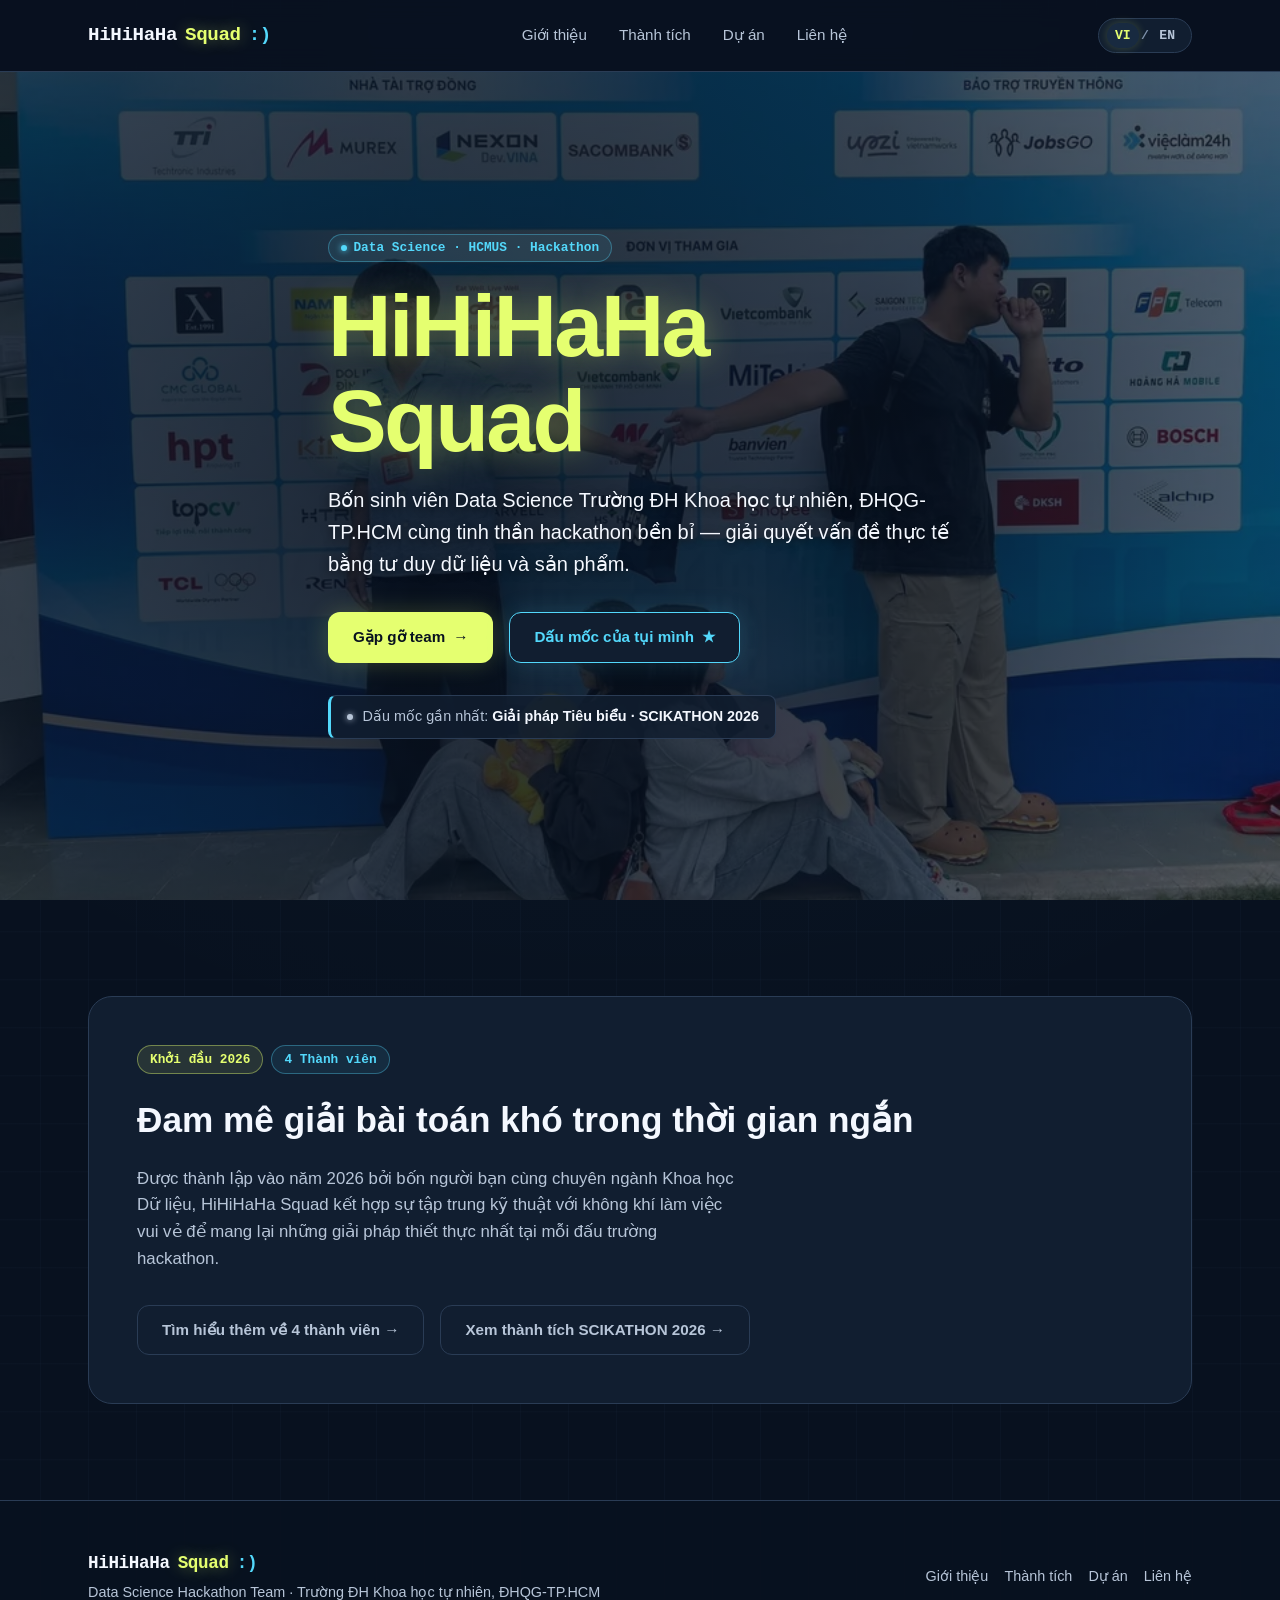
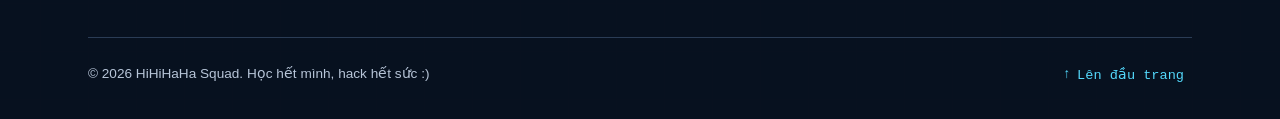
==== index.html @ 09e67177 "first commit" ====
<!DOCTYPE html>
<html lang="vi">
<head>
  <meta charset="UTF-8">
  <meta name="viewport" content="width=device-width, initial-scale=1.0">
  <title>HiHiHaHa Squad — Data Science Hackathon Team | HCMUS</title>
  <meta name="description" content="HiHiHaHa Squad — Bốn sinh viên Data Science Trường ĐH Khoa học tự nhiên, ĐHQG-TP.HCM cùng tinh thần hackathon bền bỉ và giải pháp thực tế.">
  <meta name="author" content="HiHiHaHa Squad">
  <meta name="theme-color" content="#08111f">

  <!-- Open Graph / Social -->
  <meta property="og:type" content="website">
  <meta property="og:title" content="HiHiHaHa Squad — Data Science Hackathon Team | HCMUS">
  <meta property="og:description" content="Bốn sinh viên Data Science Trường ĐH Khoa học tự nhiên, ĐHQG-TP.HCM với tinh thần hackathon và giải pháp thực tế.">
  <meta property="og:image" content="homepage.png">

  <!-- Alternate Language -->
  <link rel="alternate" hreflang="vi" href="index.html">
  <link rel="alternate" hreflang="en" href="en/index.html">

  <link rel="icon" type="image/svg+xml" href="favicon.svg">
  <link rel="stylesheet" href="assets/css/styles.css">
</head>
<body id="top">
  <!-- Skip Link for Accessibility -->
  <a class="skip-link" href="#main">Đi đến nội dung chính</a>

  <!-- Header & Navigation -->
  <header class="site-header">
    <div class="container header-inner">
      <a href="index.html" class="site-brand" aria-label="HiHiHaHa Squad — Trang chủ">
        <span>HiHiHaHa</span>
        <span class="brand-text-accent">Squad</span>
        <span class="brand-smiley" aria-hidden="true">:)</span>
      </a>

      <!-- Desktop Nav -->
      <nav class="site-nav" aria-label="Điều hướng chính">
        <a href="about.html" class="nav-link">Giới thiệu</a>
        <a href="achievement.html" class="nav-link">Thành tích</a>
        <a href="project.html" class="nav-link">Dự án</a>
        <a href="contact.html" class="nav-link">Liên hệ</a>
      </nav>

      <!-- Language & Mobile Controls -->
      <div class="header-actions">
        <nav class="lang-switch" aria-label="Bộ chọn ngôn ngữ">
          <span class="lang-btn active" aria-current="true">VI</span>
          <span class="lang-sep" aria-hidden="true">/</span>
          <a href="en/index.html" class="lang-btn" lang="en" hreflang="en" aria-label="Chuyển sang Tiếng Anh">EN</a>
        </nav>

        <button type="button" class="menu-toggle" aria-expanded="false" aria-controls="mobile-nav" aria-label="Mở menu điều hướng">
          <span class="menu-toggle-icon" aria-hidden="true">
            <span></span>
            <span></span>
            <span></span>
          </span>
        </button>
      </div>
    </div>

    <!-- Mobile Nav Drawer -->
    <nav id="mobile-nav" class="mobile-nav" aria-label="Điều hướng trên điện thoại">
      <div class="mobile-nav-list">
        <a href="about.html" class="mobile-nav-link">
          <span>Giới thiệu</span>
          <span aria-hidden="true">→</span>
        </a>
        <a href="achievement.html" class="mobile-nav-link">
          <span>Thành tích</span>
          <span aria-hidden="true">→</span>
        </a>
        <a href="project.html" class="mobile-nav-link">
          <span>Dự án</span>
          <span aria-hidden="true">→</span>
        </a>
        <a href="contact.html" class="mobile-nav-link">
          <span>Liên hệ</span>
          <span aria-hidden="true">→</span>
        </a>
      </div>
    </nav>
  </header>

  <!-- Main Content -->
  <main id="main" class="site-main">
    <!-- Hero Section -->
    <section class="hero" aria-labelledby="hero-title">
      <picture class="hero-media">
        <source srcset="assets/images/hero/homepage.webp" type="image/webp" media="(min-width: 992px)">
        <source srcset="assets/images/hero/homepage-mobile.webp" type="image/webp" media="(max-width: 991px)">
        <img src="homepage.png" alt="HiHiHaHa Squad — Ảnh tập thể cả 4 thành viên tại sự kiện hackathon" width="2048" height="1536" fetchpriority="high">
      </picture>

      <div class="container hero-content">
        <div class="hero-tag">
          <span class="badge badge-cyber">
            <span class="badge-dot" aria-hidden="true"></span>
            Data Science · HCMUS · Hackathon
          </span>
        </div>

        <h1 id="hero-title" class="hero-title">
          HiHiHaHa<br>Squad
        </h1>

        <p class="hero-desc">
          Bốn sinh viên Data Science Trường ĐH Khoa học tự nhiên, ĐHQG-TP.HCM cùng tinh thần hackathon bền bỉ — giải quyết vấn đề thực tế bằng tư duy dữ liệu và sản phẩm.
        </p>

        <div class="hero-actions">
          <a href="about.html" class="btn btn-primary">
            <span>Gặp gỡ team</span>
            <span aria-hidden="true">→</span>
          </a>
          <a href="achievement.html" class="btn btn-secondary">
            <span>Dấu mốc của tụi mình</span>
            <span aria-hidden="true">★</span>
          </a>
        </div>

        <div class="hero-teaser">
          <span class="badge-dot" aria-hidden="true"></span>
          <span>Dấu mốc gần nhất: <strong>Giải pháp Tiêu biểu · SCIKATHON 2026</strong></span>
        </div>
      </div>
    </section>

    <!-- Brief Squad Overview Teaser -->
    <section class="section">
      <div class="container">
        <div class="card reveal" style="background: var(--color-surface); border: 1px solid var(--color-border); border-radius: var(--radius-xl); padding: clamp(2rem, 4vw, 3rem);">
          <div style="display: flex; flex-direction: column; gap: 1.5rem;">
            <div style="display: flex; align-items: center; gap: 0.5rem;">
              <span class="badge badge-highlight">Khởi đầu 2026</span>
              <span class="badge badge-cyber">4 Thành viên</span>
            </div>
            <h2 style="font-size: clamp(1.6rem, 3vw, 2.2rem); color: var(--color-text);">
              Đam mê giải bài toán khó trong thời gian ngắn
            </h2>
            <p style="font-size: 1.05rem; color: var(--color-muted); max-width: 65ch;">
              Được thành lập vào năm 2026 bởi bốn người bạn cùng chuyên ngành Khoa học Dữ liệu, HiHiHaHa Squad kết hợp sự tập trung kỹ thuật với không khí làm việc vui vẻ để mang lại những giải pháp thiết thực nhất tại mỗi đấu trường hackathon.
            </p>
            <div style="display: flex; flex-wrap: wrap; gap: 1rem; padding-top: 0.5rem;">
              <a href="about.html" class="btn btn-ghost" style="border: 1px solid var(--color-border);">
                Tìm hiểu thêm về 4 thành viên →
              </a>
              <a href="achievement.html" class="btn btn-ghost" style="border: 1px solid var(--color-border);">
                Xem thành tích SCIKATHON 2026 →
              </a>
            </div>
          </div>
        </div>
      </div>
    </section>
  </main>

  <!-- Footer -->
  <footer class="site-footer">
    <div class="container">
      <div class="footer-top">
        <div class="footer-brand-info">
          <a href="index.html" class="site-brand" style="font-size: 1.1rem;">
            <span>HiHiHaHa</span>
            <span class="brand-text-accent">Squad</span>
            <span class="brand-smiley" aria-hidden="true">:)</span>
          </a>
          <p class="footer-tagline">Data Science Hackathon Team · Trường ĐH Khoa học tự nhiên, ĐHQG-TP.HCM</p>
        </div>
        <nav class="footer-nav" aria-label="Liên kết chân trang">
          <a href="about.html" class="footer-link">Giới thiệu</a>
          <a href="achievement.html" class="footer-link">Thành tích</a>
          <a href="project.html" class="footer-link">Dự án</a>
          <a href="contact.html" class="footer-link">Liên hệ</a>
        </nav>
      </div>

      <div class="footer-bottom">
        <p>© 2026 HiHiHaHa Squad. Học hết mình, hack hết sức :)</p>
        <button type="button" class="back-to-top" aria-label="Cuộn lên đầu trang">
          <span aria-hidden="true">↑</span>
          <span>Lên đầu trang</span>
        </button>
      </div>
    </div>
  </footer>

  <script src="assets/js/main.js"></script>
</body>
</html>
---- assets/css/styles.css ----
/* ==========================================================================
   HiHiHaHa Squad — Main Stylesheet
   Theme: Cyber pha vui nhộn (Navy, Cyan, Vàng chanh)
   ========================================================================== */

/* --------------------------------------------------------------------------
   1. Design Tokens & Variables
   -------------------------------------------------------------------------- */
:root {
  --color-bg: #08111f;
  --color-surface: #111e30;
  --color-surface-raised: #182a40;
  --color-surface-hover: #1e3550;
  --color-text: #f4f8ff;
  --color-muted: #b7c5d8;
  --color-subtle: #7e91aa;
  --color-primary: #53d8fb;
  --color-primary-glow: rgba(83, 216, 251, 0.25);
  --color-highlight: #e5ff70;
  --color-highlight-glow: rgba(229, 255, 112, 0.25);
  --color-on-accent: #08111f;
  --color-border: #2a3c55;
  --color-border-glow: rgba(83, 216, 251, 0.35);
  --color-success: #7be0ad;
  --color-error: #ff9b9b;

  --header-height: 4.5rem;
  --hero-dim: 0.36;

  --font-sans: 'Inter', -apple-system, BlinkMacSystemFont, "Segoe UI", Roboto, "Helvetica Neue", Arial, sans-serif;
  --font-mono: ui-monospace, SFMono-Regular, Menlo, Monaco, Consolas, "Liberation Mono", "Courier New", monospace;

  --radius-sm: 8px;
  --radius-md: 12px;
  --radius-lg: 18px;
  --radius-xl: 24px;
  --radius-full: 9999px;

  --container-max: 1200px;
  --space-1: 0.25rem;  /* 4px */
  --space-2: 0.5rem;   /* 8px */
  --space-3: 0.75rem;  /* 12px */
  --space-4: 1rem;     /* 16px */
  --space-6: 1.5rem;   /* 24px */
  --space-8: 2rem;     /* 32px */
  --space-12: 3rem;    /* 48px */
  --space-16: 4rem;    /* 64px */
  --space-24: 6rem;    /* 96px */

  --transition-fast: 160ms cubic-bezier(0.16, 1, 0.3, 1);
  --transition-normal: 240ms cubic-bezier(0.16, 1, 0.3, 1);
  --transition-slow: 400ms cubic-bezier(0.16, 1, 0.3, 1);

  --shadow-subtle: 0 4px 20px rgba(0, 0, 0, 0.25);
  --shadow-glow-cyan: 0 0 24px rgba(83, 216, 251, 0.15);
  --shadow-glow-lemon: 0 0 24px rgba(229, 255, 112, 0.2);
}

/* --------------------------------------------------------------------------
   2. Reset & Base Typography
   -------------------------------------------------------------------------- */
*, *::before, *::after {
  box-sizing: border-box;
  margin: 0;
  padding: 0;
}

html {
  font-family: var(--font-sans);
  font-size: 16px;
  background-color: var(--color-bg);
  color: var(--color-text);
  line-height: 1.6;
  scroll-behavior: smooth;
  -webkit-text-size-adjust: 100%;
}

body {
  min-height: 100vh;
  display: flex;
  flex-direction: column;
  background-color: var(--color-bg);
  background-image:
    radial-gradient(circle at 50% 0%, rgba(83, 216, 251, 0.05) 0%, transparent 60%),
    linear-gradient(to right, rgba(42, 60, 85, 0.1) 1px, transparent 1px),
    linear-gradient(to bottom, rgba(42, 60, 85, 0.1) 1px, transparent 1px);
  background-size: 100% 100%, 48px 48px, 48px 48px;
  background-position: 0 0, center center, center center;
  overflow-x: hidden;
}

/* Accessible Skip Link */
.skip-link {
  position: absolute;
  top: -100px;
  left: 1rem;
  z-index: 1000;
  padding: 0.75rem 1.25rem;
  background: var(--color-highlight);
  color: var(--color-on-accent);
  font-weight: 700;
  border-radius: var(--radius-md);
  text-decoration: none;
  box-shadow: var(--shadow-glow-lemon);
  transition: top var(--transition-fast);
}

.skip-link:focus {
  top: 1rem;
}

/* Focus Visible */
:focus-visible {
  outline: 3px solid var(--color-primary);
  outline-offset: 4px;
}

/* Typography Defaults */
h1, h2, h3, h4 {
  color: var(--color-text);
  font-weight: 700;
  line-height: 1.25;
}

p {
  color: var(--color-muted);
  max-width: 68ch;
}

a {
  color: var(--color-primary);
  text-decoration: none;
  transition: color var(--transition-fast);
}

a:hover {
  color: var(--color-highlight);
}

img, picture {
  display: block;
  max-width: 100%;
  height: auto;
}

ul, ol {
  list-style: none;
}

/* Section scroll-margin */
section[id], main[id] {
  scroll-margin-top: calc(var(--header-height) + 1.5rem);
}

/* --------------------------------------------------------------------------
   3. Layout Utilities
   -------------------------------------------------------------------------- */
.container {
  width: 100%;
  max-width: var(--container-max);
  margin-left: auto;
  margin-right: auto;
  padding-left: 1.25rem;  /* 20px mobile */
  padding-right: 1.25rem;
}

@media (min-width: 768px) {
  .container {
    padding-left: 2rem;    /* 32px tablet */
    padding-right: 2rem;
  }
}

@media (min-width: 1024px) {
  .container {
    padding-left: 3rem;    /* 48px desktop */
    padding-right: 3rem;
  }
}

.site-main {
  flex: 1;
}

.section {
  padding-top: var(--space-16);
  padding-bottom: var(--space-16);
}

@media (min-width: 768px) {
  .section {
    padding-top: var(--space-24);
    padding-bottom: var(--space-24);
  }
}

/* --------------------------------------------------------------------------
   4. Header & Navigation
   -------------------------------------------------------------------------- */
.site-header {
  position: sticky;
  top: 0;
  z-index: 100;
  width: 100%;
  height: var(--header-height);
  background: rgba(8, 17, 31, 0.88);
  backdrop-filter: blur(12px);
  -webkit-backdrop-filter: blur(12px);
  border-bottom: 1px solid var(--color-border);
  transition: background var(--transition-normal);
}

.header-inner {
  display: flex;
  align-items: center;
  justify-content: space-between;
  height: 100%;
  gap: var(--space-4);
}

/* Brand Wordmark */
.site-brand {
  display: inline-flex;
  align-items: center;
  gap: 0.5rem;
  font-family: var(--font-mono);
  font-size: 1.2rem;
  font-weight: 800;
  letter-spacing: -0.02em;
  color: var(--color-text);
  text-decoration: none;
  white-space: nowrap;
}

.brand-text-accent {
  color: var(--color-highlight);
  text-shadow: 0 0 16px rgba(229, 255, 112, 0.4);
}

.brand-smiley {
  color: var(--color-primary);
  font-weight: 700;
  display: inline-block;
  transition: transform var(--transition-fast);
}

.site-brand:hover .brand-smiley {
  transform: rotate(20deg) scale(1.15);
}

/* Desktop Navigation */
.site-nav {
  display: none;
}

@media (min-width: 860px) {
  .site-nav {
    display: flex;
    align-items: center;
    gap: var(--space-6);
  }
}

.nav-link {
  font-size: 0.95rem;
  font-weight: 500;
  color: var(--color-muted);
  padding: 0.5rem 0.25rem;
  position: relative;
  transition: color var(--transition-fast);
}

.nav-link:hover {
  color: var(--color-text);
}

.nav-link[aria-current="page"] {
  color: var(--color-primary);
  font-weight: 700;
}

.nav-link[aria-current="page"]::after {
  content: "";
  position: absolute;
  bottom: -2px;
  left: 0;
  right: 0;
  height: 2px;
  background: var(--color-primary);
  border-radius: 2px;
  box-shadow: 0 0 8px var(--color-primary);
}

/* Language Switcher */
.lang-switch {
  display: inline-flex;
  align-items: center;
  background: var(--color-surface);
  border: 1px solid var(--color-border);
  border-radius: var(--radius-full);
  padding: 0.25rem 0.5rem;
  font-family: var(--font-mono);
  font-size: 0.82rem;
  font-weight: 600;
  line-height: 1;
}

.lang-btn {
  color: var(--color-muted);
  padding: 0.35rem 0.5rem;
  border-radius: var(--radius-full);
  text-decoration: none;
  transition: all var(--transition-fast);
}

.lang-btn:hover {
  color: var(--color-text);
}

.lang-btn.active,
.lang-btn[aria-current="true"] {
  background: var(--color-surface-raised);
  color: var(--color-highlight);
  box-shadow: 0 0 10px rgba(229, 255, 112, 0.2);
}

.lang-sep {
  color: var(--color-subtle);
  padding: 0 0.15rem;
  user-select: none;
}

/* Mobile Controls Wrapper */
.header-actions {
  display: flex;
  align-items: center;
  gap: 0.75rem;
}

/* Mobile Menu Toggle Button */
.menu-toggle {
  display: inline-flex;
  align-items: center;
  justify-content: center;
  width: 44px;
  height: 44px;
  background: var(--color-surface);
  border: 1px solid var(--color-border);
  border-radius: var(--radius-md);
  color: var(--color-text);
  cursor: pointer;
  transition: all var(--transition-fast);
}

.menu-toggle:hover {
  background: var(--color-surface-raised);
  border-color: var(--color-primary);
}

@media (min-width: 860px) {
  .menu-toggle {
    display: none;
  }
}

.menu-toggle-icon {
  width: 22px;
  height: 16px;
  position: relative;
  display: flex;
  flex-direction: column;
  justify-content: space-between;
}

.menu-toggle-icon span {
  display: block;
  width: 100%;
  height: 2px;
  background: var(--color-text);
  border-radius: 2px;
  transition: transform var(--transition-normal), opacity var(--transition-fast);
}

.menu-toggle[aria-expanded="true"] .menu-toggle-icon span:nth-child(1) {
  transform: translateY(7px) rotate(45deg);
}

.menu-toggle[aria-expanded="true"] .menu-toggle-icon span:nth-child(2) {
  opacity: 0;
}

.menu-toggle[aria-expanded="true"] .menu-toggle-icon span:nth-child(3) {
  transform: translateY(-7px) rotate(-45deg);
}

/* Mobile Navigation Drawer */
.mobile-nav {
  display: none;
  position: absolute;
  top: var(--header-height);
  left: 0;
  right: 0;
  background: var(--color-surface);
  border-bottom: 1px solid var(--color-border);
  padding: 1.5rem 1.25rem 2rem;
  box-shadow: 0 12px 32px rgba(0, 0, 0, 0.4);
}

.mobile-nav.is-open {
  display: block;
  animation: slideDown 220ms ease-out;
}

@keyframes slideDown {
  from {
    opacity: 0;
    transform: translateY(-8px);
  }
  to {
    opacity: 1;
    transform: translateY(0);
  }
}

.mobile-nav-list {
  display: flex;
  flex-direction: column;
  gap: 0.75rem;
}

.mobile-nav-link {
  display: flex;
  align-items: center;
  justify-content: space-between;
  padding: 0.85rem 1rem;
  font-size: 1.05rem;
  font-weight: 600;
  color: var(--color-text);
  background: var(--color-surface-raised);
  border: 1px solid var(--color-border);
  border-radius: var(--radius-md);
  text-decoration: none;
  min-height: 48px;
  transition: all var(--transition-fast);
}

.mobile-nav-link:hover {
  border-color: var(--color-primary);
  color: var(--color-primary);
  transform: translateX(4px);
}

.mobile-nav-link[aria-current="page"] {
  border-color: var(--color-primary);
  background: rgba(83, 216, 251, 0.1);
  color: var(--color-highlight);
}

/* --------------------------------------------------------------------------
   5. Buttons & Badges
   -------------------------------------------------------------------------- */
.btn {
  display: inline-flex;
  align-items: center;
  justify-content: center;
  gap: 0.5rem;
  min-height: 48px;
  padding: 0.75rem 1.5rem;
  font-family: var(--font-sans);
  font-size: 0.95rem;
  font-weight: 600;
  border-radius: var(--radius-md);
  border: 1px solid transparent;
  cursor: pointer;
  text-decoration: none;
  white-space: nowrap;
  transition: all var(--transition-fast);
}

.btn-primary {
  background: var(--color-highlight);
  color: var(--color-on-accent);
  box-shadow: var(--shadow-glow-lemon);
}

.btn-primary:hover {
  background: #f0ff9e;
  color: var(--color-on-accent);
  transform: translateY(-2px);
  box-shadow: 0 6px 28px rgba(229, 255, 112, 0.4);
}

.btn-secondary {
  background: var(--color-surface);
  color: var(--color-primary);
  border-color: var(--color-primary);
  box-shadow: var(--shadow-glow-cyan);
}

.btn-secondary:hover {
  background: rgba(83, 216, 251, 0.12);
  color: var(--color-text);
  border-color: var(--color-primary);
  transform: translateY(-2px);
}

.btn-ghost {
  background: transparent;
  color: var(--color-muted);
  border-color: var(--color-border);
}

.btn-ghost:hover {
  background: var(--color-surface);
  color: var(--color-text);
  border-color: var(--color-primary);
}

.badge {
  display: inline-flex;
  align-items: center;
  gap: 0.4rem;
  padding: 0.35rem 0.75rem;
  font-family: var(--font-mono);
  font-size: 0.8rem;
  font-weight: 600;
  line-height: 1.2;
  border-radius: var(--radius-full);
  background: var(--color-surface);
  border: 1px solid var(--color-border);
  color: var(--color-muted);
}

.badge-cyber {
  background: rgba(83, 216, 251, 0.08);
  border-color: rgba(83, 216, 251, 0.35);
  color: var(--color-primary);
}

.badge-highlight {
  background: rgba(229, 255, 112, 0.1);
  border-color: rgba(229, 255, 112, 0.4);
  color: var(--color-highlight);
}

.badge-dot {
  width: 6px;
  height: 6px;
  border-radius: 50%;
  background: currentColor;
  box-shadow: 0 0 6px currentColor;
}

/* --------------------------------------------------------------------------
   6. Hero Section (Home)
   Desktop: Full backdrop picture with dim & local gradient scrim
   Mobile: 4:3 picture on top, text and CTA in solid navy container below
   -------------------------------------------------------------------------- */
.hero {
  position: relative;
  display: flex;
  flex-direction: column;
}

/* Desktop Hero Layout */
@media (min-width: 992px) {
  .hero {
    min-height: calc(100vh - var(--header-height));
    min-height: calc(100svh - var(--header-height));
    justify-content: center;
    isolation: isolate;
  }

  .hero-media {
    position: absolute;
    inset: 0;
    z-index: -2;
    overflow: hidden;
  }

  .hero-media img {
    width: 100%;
    height: 100%;
    object-fit: cover;
    object-position: center 35%;
  }

  /* Dim & localized gradient overlay for contrast */
  .hero-media::after {
    content: "";
    position: absolute;
    inset: 0;
    z-index: 1;
    background:
      /* Radial spotlight around text content for readability */
      radial-gradient(circle at 35% 50%, rgba(8, 17, 31, 0.85) 0%, rgba(8, 17, 31, 0.65) 60%, rgba(8, 17, 31, 0.4) 100%),
      /* Base dimming layer */
      rgba(8, 17, 31, var(--hero-dim));
    pointer-events: none;
  }

  .hero-content {
    max-width: 720px;
    padding-top: var(--space-8);
    padding-bottom: var(--space-8);
  }
}

/* Mobile Hero Layout (Preserves all 4 people without harsh cropping) */
@media (max-width: 991px) {
  .hero {
    background: var(--color-bg);
  }

  .hero-media {
    position: relative;
    width: 100%;
    aspect-ratio: 4 / 3;
    overflow: hidden;
    border-bottom: 2px solid var(--color-border);
  }

  .hero-media img {
    width: 100%;
    height: 100%;
    object-fit: cover;
    object-position: center center;
  }

  .hero-media::after {
    content: "";
    position: absolute;
    inset: 0;
    background: linear-gradient(to bottom, rgba(8, 17, 31, 0.15) 0%, rgba(8, 17, 31, 0.6) 100%);
    pointer-events: none;
  }

  .hero-content {
    padding-top: var(--space-8);
    padding-bottom: var(--space-12);
  }
}

.hero-tag {
  margin-bottom: var(--space-4);
}

.hero-title {
  font-size: clamp(2.6rem, 7vw, 5.5rem);
  font-weight: 900;
  letter-spacing: -0.03em;
  line-height: 1.08;
  margin-bottom: var(--space-4);
  color: var(--color-highlight);
  text-shadow: 0 0 32px rgba(229, 255, 112, 0.35);
}

.hero-desc {
  font-size: clamp(1.05rem, 2vw, 1.25rem);
  color: var(--color-text);
  line-height: 1.6;
  margin-bottom: var(--space-8);
  max-width: 58ch;
  text-shadow: 0 2px 8px rgba(0, 0, 0, 0.6);
}

.hero-actions {
  display: flex;
  flex-wrap: wrap;
  gap: var(--space-4);
  margin-bottom: var(--space-8);
}

.hero-teaser {
  display: inline-flex;
  align-items: center;
  gap: 0.6rem;
  padding: 0.6rem 1rem;
  background: rgba(17, 30, 48, 0.85);
  border: 1px solid var(--color-border);
  border-left: 3px solid var(--color-primary);
  border-radius: var(--radius-sm);
  font-size: 0.9rem;
  color: var(--color-muted);
}

.hero-teaser strong {
  color: var(--color-text);
}

/* --------------------------------------------------------------------------
   7. Page Header (Subpages)
   -------------------------------------------------------------------------- */
.page-header {
  padding-top: var(--space-12);
  padding-bottom: var(--space-8);
  border-bottom: 1px solid var(--color-border);
  background:
    radial-gradient(circle at 50% 0%, rgba(83, 216, 251, 0.08) 0%, transparent 70%),
    var(--color-bg);
}

.page-header-inner {
  display: flex;
  flex-direction: column;
  gap: var(--space-3);
}

.page-eyebrow {
  display: inline-flex;
  align-items: center;
  gap: 0.5rem;
  font-family: var(--font-mono);
  font-size: 0.85rem;
  font-weight: 700;
  text-transform: uppercase;
  letter-spacing: 0.05em;
  color: var(--color-primary);
}

.page-title {
  font-size: clamp(2rem, 5vw, 3.5rem);
  font-weight: 800;
  letter-spacing: -0.02em;
  color: var(--color-text);
}

.page-lead {
  font-size: clamp(1.05rem, 1.8vw, 1.25rem);
  color: var(--color-muted);
  max-width: 64ch;
}

/* --------------------------------------------------------------------------
   8. Cards & Component System
   -------------------------------------------------------------------------- */
.card {
  background: var(--color-surface);
  border: 1px solid var(--color-border);
  border-radius: var(--radius-lg);
  padding: 1.75rem;
  position: relative;
  transition: all var(--transition-normal);
}

.card:hover {
  background: var(--color-surface-hover);
  border-color: var(--color-border-glow);
  transform: translateY(-3px);
  box-shadow: var(--shadow-subtle), var(--shadow-glow-cyan);
}

/* --------------------------------------------------------------------------
   9. About Page Components
   -------------------------------------------------------------------------- */
.about-grid {
  display: grid;
  grid-template-columns: 1fr;
  gap: var(--space-8);
  margin-bottom: var(--space-16);
}

@media (min-width: 900px) {
  .about-grid {
    grid-template-columns: 1.2fr 0.8fr;
  }
}

.story-card {
  background: var(--color-surface);
  border: 1px solid var(--color-border);
  border-radius: var(--radius-xl);
  padding: clamp(1.5rem, 4vw, 2.5rem);
  display: flex;
  flex-direction: column;
  gap: var(--space-4);
}

.story-card h2 {
  font-size: 1.6rem;
  color: var(--color-highlight);
}

.story-card p {
  color: var(--color-text);
  font-size: 1.05rem;
}

.quick-facts {
  display: flex;
  flex-direction: column;
  gap: var(--space-4);
}

.fact-item {
  background: var(--color-surface);
  border: 1px solid var(--color-border);
  border-radius: var(--radius-lg);
  padding: 1.25rem;
  display: flex;
  align-items: flex-start;
  gap: 1rem;
}

.fact-icon {
  width: 40px;
  height: 40px;
  border-radius: var(--radius-md);
  background: rgba(83, 216, 251, 0.1);
  border: 1px solid rgba(83, 216, 251, 0.3);
  display: flex;
  align-items: center;
  justify-content: center;
  color: var(--color-primary);
  flex-shrink: 0;
}

.fact-title {
  font-size: 0.85rem;
  font-family: var(--font-mono);
  text-transform: uppercase;
  color: var(--color-muted);
  margin-bottom: 0.2rem;
}

.fact-value {
  font-size: 1.1rem;
  font-weight: 700;
  color: var(--color-text);
}

/* Member Cards Grid */
.members-section-title {
  font-size: clamp(1.8rem, 3.5vw, 2.5rem);
  margin-bottom: var(--space-8);
  display: flex;
  align-items: center;
  gap: 0.75rem;
}

.members-grid {
  display: grid;
  grid-template-columns: 1fr;
  gap: var(--space-6);
}

@media (min-width: 600px) {
  .members-grid {
    grid-template-columns: repeat(2, 1fr);
  }
}

@media (min-width: 1024px) {
  .members-grid {
    grid-template-columns: repeat(4, 1fr);
  }
}

.member-card {
  background: var(--color-surface);
  border: 1px solid var(--color-border);
  border-radius: var(--radius-xl);
  padding: 2rem 1.5rem;
  text-align: center;
  display: flex;
  flex-direction: column;
  align-items: center;
  gap: 1rem;
  position: relative;
  overflow: hidden;
  transition: all var(--transition-normal);
}

.member-card::before {
  content: "";
  position: absolute;
  top: 0;
  left: 0;
  right: 0;
  height: 3px;
  background: linear-gradient(to right, var(--color-primary), var(--color-highlight));
  opacity: 0;
  transition: opacity var(--transition-fast);
}

.member-card:hover {
  background: var(--color-surface-hover);
  border-color: var(--color-border-glow);
  transform: translateY(-4px);
  box-shadow: var(--shadow-subtle), var(--shadow-glow-cyan);
}

.member-card:hover::before {
  opacity: 1;
}

.member-avatar {
  width: 80px;
  height: 80px;
  border-radius: 50%;
  background: var(--color-surface-raised);
  border: 2px solid var(--color-border);
  display: flex;
  align-items: center;
  justify-content: center;
  font-family: var(--font-mono);
  font-size: 1.4rem;
  font-weight: 800;
  color: var(--color-highlight);
  box-shadow: 0 0 16px rgba(83, 216, 251, 0.15);
  transition: all var(--transition-fast);
}

.member-card:hover .member-avatar {
  border-color: var(--color-primary);
  box-shadow: 0 0 20px rgba(83, 216, 251, 0.35);
  transform: scale(1.05);
}

.member-name {
  font-size: 1.25rem;
  font-weight: 700;
  color: var(--color-text);
  line-height: 1.3;
}

.member-major {
  font-family: var(--font-mono);
  font-size: 0.85rem;
  color: var(--color-primary);
  font-weight: 600;
}

.member-school {
  font-size: 0.9rem;
  color: var(--color-muted);
  line-height: 1.4;
}

/* --------------------------------------------------------------------------
   10. Achievement Page Showcase
   -------------------------------------------------------------------------- */
.achievement-showcase {
  background: var(--color-surface);
  border: 1px solid var(--color-border);
  border-radius: var(--radius-xl);
  overflow: hidden;
  box-shadow: var(--shadow-subtle);
  display: grid;
  grid-template-columns: 1fr;
  transition: border-color var(--transition-normal);
}

@media (min-width: 992px) {
  .achievement-showcase {
    grid-template-columns: 1.05fr 1fr;
  }
}

.achievement-media {
  position: relative;
  background: var(--color-surface-raised);
  display: flex;
  align-items: center;
  justify-content: center;
  overflow: hidden;
  min-height: 360px;
}

.achievement-media img {
  width: 100%;
  height: 100%;
  object-fit: cover;
  object-position: center 30%;
  transition: transform var(--transition-slow);
}

.achievement-showcase:hover .achievement-media img {
  transform: scale(1.02);
}

.achievement-content {
  padding: clamp(1.75rem, 4vw, 3rem);
  display: flex;
  flex-direction: column;
  gap: var(--space-4);
  justify-content: center;
}

.achievement-award-title {
  font-size: clamp(1.6rem, 3vw, 2.2rem);
  color: var(--color-highlight);
  line-height: 1.25;
}

.achievement-meta-list {
  display: flex;
  flex-wrap: wrap;
  gap: 0.5rem;
  margin-top: -0.25rem;
}

.achievement-narrative {
  color: var(--color-text);
  font-size: 1.05rem;
  line-height: 1.65;
}

.achievement-challenge-box {
  background: var(--color-surface-raised);
  border: 1px solid var(--color-border);
  border-left: 3px solid var(--color-primary);
  border-radius: var(--radius-md);
  padding: 1.25rem;
  display: flex;
  flex-direction: column;
  gap: 0.5rem;
}

.challenge-label {
  font-family: var(--font-mono);
  font-size: 0.8rem;
  font-weight: 700;
  text-transform: uppercase;
  color: var(--color-primary);
}

.challenge-text {
  font-size: 0.95rem;
  color: var(--color-muted);
  line-height: 1.5;
}

.achievement-source-note {
  font-size: 0.82rem;
  color: var(--color-subtle);
  border-top: 1px dashed var(--color-border);
  padding-top: 0.75rem;
  line-height: 1.5;
}

/* --------------------------------------------------------------------------
   11. Empty State (Projects & Contact)
   -------------------------------------------------------------------------- */
.empty-state-card {
  background: var(--color-surface);
  border: 1px dashed var(--color-border);
  border-radius: var(--radius-xl);
  padding: clamp(2.5rem, 6vw, 5rem) 1.5rem;
  text-align: center;
  display: flex;
  flex-direction: column;
  align-items: center;
  gap: var(--space-4);
  max-width: 680px;
  margin-left: auto;
  margin-right: auto;
}

.empty-state-icon {
  width: 72px;
  height: 72px;
  border-radius: 50%;
  background: rgba(83, 216, 251, 0.08);
  border: 2px solid rgba(83, 216, 251, 0.3);
  display: flex;
  align-items: center;
  justify-content: center;
  color: var(--color-primary);
  margin-bottom: var(--space-2);
}

.empty-state-title {
  font-size: clamp(1.5rem, 3vw, 2rem);
  color: var(--color-text);
}

.empty-state-desc {
  font-size: 1.05rem;
  color: var(--color-muted);
  max-width: 48ch;
}

.empty-state-actions {
  display: flex;
  flex-wrap: wrap;
  justify-content: center;
  gap: 1rem;
  margin-top: var(--space-4);
}

/* --------------------------------------------------------------------------
   12. Footer
   -------------------------------------------------------------------------- */
.site-footer {
  border-top: 1px solid var(--color-border);
  background: rgba(8, 17, 31, 0.95);
  padding-top: var(--space-12);
  padding-bottom: var(--space-8);
  margin-top: auto;
}

.footer-top {
  display: flex;
  flex-direction: column;
  gap: var(--space-6);
  margin-bottom: var(--space-8);
}

@media (min-width: 768px) {
  .footer-top {
    flex-direction: row;
    justify-content: space-between;
    align-items: center;
  }
}

.footer-brand-info {
  display: flex;
  flex-direction: column;
  gap: 0.25rem;
}

.footer-tagline {
  font-size: 0.9rem;
  color: var(--color-muted);
}

.footer-nav {
  display: flex;
  flex-wrap: wrap;
  gap: var(--space-4);
}

.footer-link {
  font-size: 0.9rem;
  color: var(--color-muted);
}

.footer-link:hover {
  color: var(--color-highlight);
}

.footer-bottom {
  border-top: 1px solid var(--color-border);
  padding-top: var(--space-6);
  display: flex;
  flex-direction: column;
  gap: var(--space-3);
  font-size: 0.85rem;
  color: var(--color-subtle);
}

@media (min-width: 768px) {
  .footer-bottom {
    flex-direction: row;
    justify-content: space-between;
    align-items: center;
  }
}

.back-to-top {
  display: inline-flex;
  align-items: center;
  gap: 0.4rem;
  font-family: var(--font-mono);
  font-size: 0.85rem;
  color: var(--color-primary);
  background: transparent;
  border: none;
  cursor: pointer;
  padding: 0.25rem 0.5rem;
  border-radius: var(--radius-sm);
  transition: all var(--transition-fast);
}

.back-to-top:hover {
  color: var(--color-highlight);
  transform: translateY(-2px);
}

/* --------------------------------------------------------------------------
   13. Reveal Animations & Reduced Motion
   -------------------------------------------------------------------------- */
.reveal {
  opacity: 0;
  transform: translateY(16px);
  transition: opacity var(--transition-slow), transform var(--transition-slow);
}

.reveal.is-revealed {
  opacity: 1;
  transform: translateY(0);
}

@media (prefers-reduced-motion: reduce) {
  html {
    scroll-behavior: auto;
  }

  *, *::before, *::after {
    animation-duration: 0.01ms !important;
    animation-iteration-count: 1 !important;
    transition-duration: 0.01ms !important;
  }

  .reveal {
    opacity: 1 !important;
    transform: none !important;
  }
}
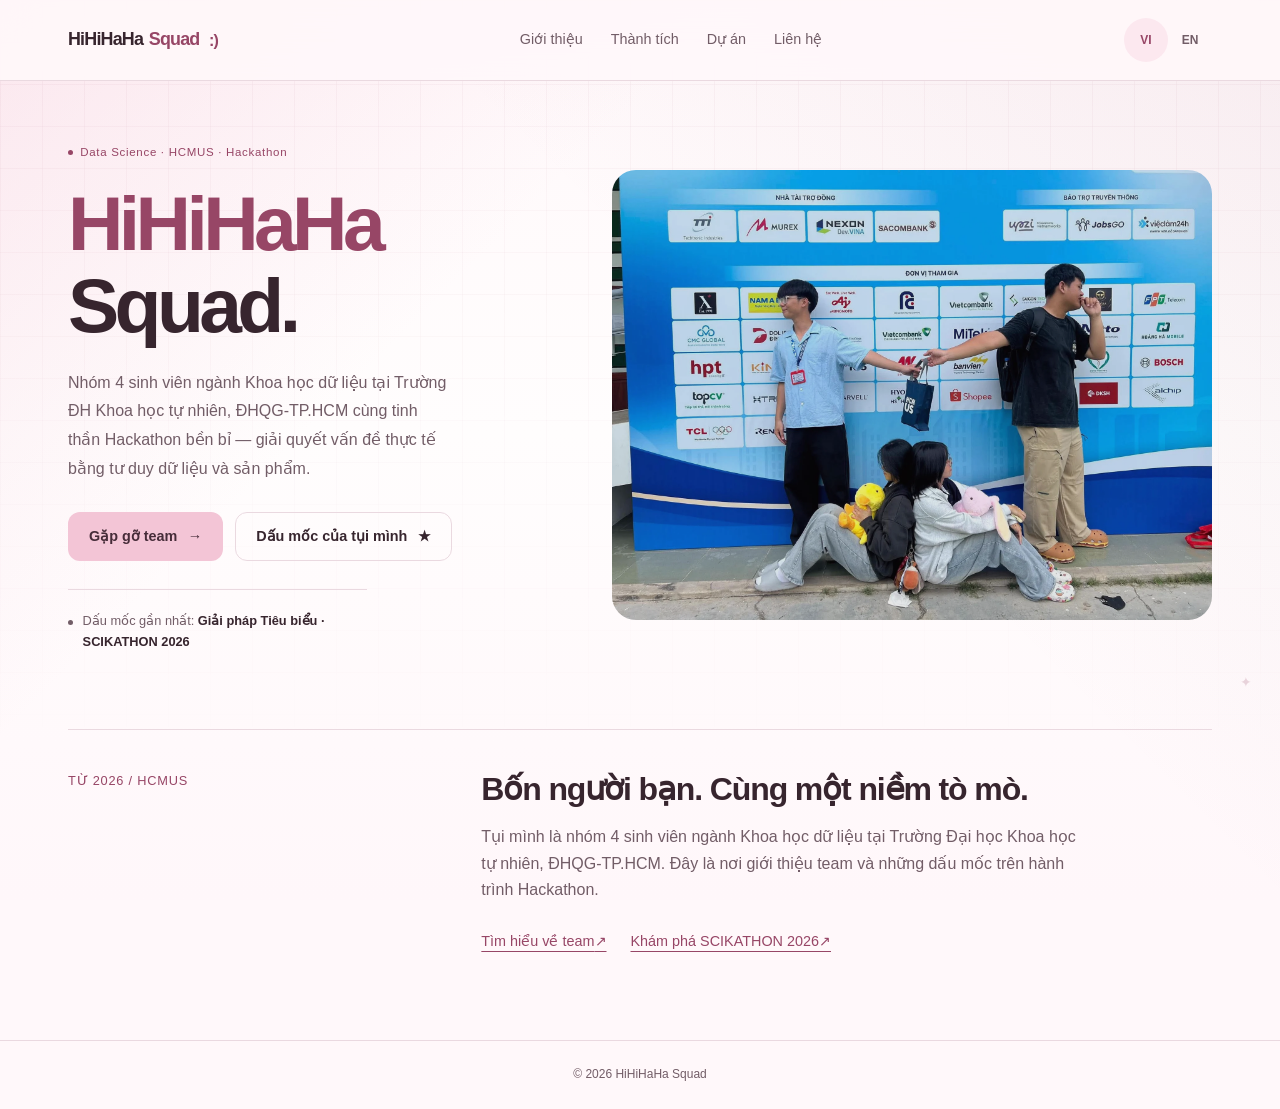
==== commit 007ad4dd: "feat: refresh portfolio content and visual design" ====
--- a/index.html
+++ b/index.html
@@ -4,14 +4,14 @@
   <meta charset="UTF-8">
   <meta name="viewport" content="width=device-width, initial-scale=1.0">
   <title>HiHiHaHa Squad — Data Science Hackathon Team | HCMUS</title>
-  <meta name="description" content="HiHiHaHa Squad — Bốn sinh viên Data Science Trường ĐH Khoa học tự nhiên, ĐHQG-TP.HCM cùng tinh thần hackathon bền bỉ và giải pháp thực tế.">
+  <meta name="description" content="HiHiHaHa Squad — Nhóm 4 sinh viên ngành Khoa học dữ liệu tại Trường ĐH Khoa học tự nhiên, ĐHQG-TP.HCM cùng tinh thần Hackathon bền bỉ và giải pháp thực tế.">
   <meta name="author" content="HiHiHaHa Squad">
-  <meta name="theme-color" content="#08111f">
+  <meta name="theme-color" content="#fff8fa">
 
   <!-- Open Graph / Social -->
   <meta property="og:type" content="website">
   <meta property="og:title" content="HiHiHaHa Squad — Data Science Hackathon Team | HCMUS">
-  <meta property="og:description" content="Bốn sinh viên Data Science Trường ĐH Khoa học tự nhiên, ĐHQG-TP.HCM với tinh thần hackathon và giải pháp thực tế.">
+  <meta property="og:description" content="Nhóm 4 sinh viên ngành Khoa học dữ liệu tại Trường ĐH Khoa học tự nhiên, ĐHQG-TP.HCM với tinh thần Hackathon và giải pháp thực tế.">
   <meta property="og:image" content="homepage.png">
 
   <!-- Alternate Language -->
@@ -90,23 +90,23 @@
       <picture class="hero-media">
         <source srcset="assets/images/hero/homepage.webp" type="image/webp" media="(min-width: 992px)">
         <source srcset="assets/images/hero/homepage-mobile.webp" type="image/webp" media="(max-width: 991px)">
-        <img src="homepage.png" alt="HiHiHaHa Squad — Ảnh tập thể cả 4 thành viên tại sự kiện hackathon" width="2048" height="1536" fetchpriority="high">
+        <img src="homepage.png" alt="HiHiHaHa Squad — Ảnh tập thể cả 4 thành viên tại sự kiện Hackathon" width="2048" height="1536" fetchpriority="high">
       </picture>
 
       <div class="container hero-content">
         <div class="hero-tag">
-          <span class="badge badge-cyber">
+          <span class="badge badge-soft">
             <span class="badge-dot" aria-hidden="true"></span>
             Data Science · HCMUS · Hackathon
           </span>
         </div>
 
         <h1 id="hero-title" class="hero-title">
-          HiHiHaHa<br>Squad
+          HiHiHaHa<br><span>Squad.</span>
         </h1>
 
         <p class="hero-desc">
-          Bốn sinh viên Data Science Trường ĐH Khoa học tự nhiên, ĐHQG-TP.HCM cùng tinh thần hackathon bền bỉ — giải quyết vấn đề thực tế bằng tư duy dữ liệu và sản phẩm.
+          Nhóm 4 sinh viên ngành Khoa học dữ liệu tại Trường ĐH Khoa học tự nhiên, ĐHQG-TP.HCM cùng tinh thần Hackathon bền bỉ — giải quyết vấn đề thực tế bằng tư duy dữ liệu và sản phẩm.
         </p>
 
         <div class="hero-actions">
@@ -128,27 +128,16 @@
     </section>
 
     <!-- Brief Squad Overview Teaser -->
-    <section class="section">
+    <section class="section" aria-labelledby="intro-title">
       <div class="container">
-        <div class="card reveal" style="background: var(--color-surface); border: 1px solid var(--color-border); border-radius: var(--radius-xl); padding: clamp(2rem, 4vw, 3rem);">
-          <div style="display: flex; flex-direction: column; gap: 1.5rem;">
-            <div style="display: flex; align-items: center; gap: 0.5rem;">
-              <span class="badge badge-highlight">Khởi đầu 2026</span>
-              <span class="badge badge-cyber">4 Thành viên</span>
-            </div>
-            <h2 style="font-size: clamp(1.6rem, 3vw, 2.2rem); color: var(--color-text);">
-              Đam mê giải bài toán khó trong thời gian ngắn
-            </h2>
-            <p style="font-size: 1.05rem; color: var(--color-muted); max-width: 65ch;">
-              Được thành lập vào năm 2026 bởi bốn người bạn cùng chuyên ngành Khoa học Dữ liệu, HiHiHaHa Squad kết hợp sự tập trung kỹ thuật với không khí làm việc vui vẻ để mang lại những giải pháp thiết thực nhất tại mỗi đấu trường hackathon.
-            </p>
-            <div style="display: flex; flex-wrap: wrap; gap: 1rem; padding-top: 0.5rem;">
-              <a href="about.html" class="btn btn-ghost" style="border: 1px solid var(--color-border);">
-                Tìm hiểu thêm về 4 thành viên →
-              </a>
-              <a href="achievement.html" class="btn btn-ghost" style="border: 1px solid var(--color-border);">
-                Xem thành tích SCIKATHON 2026 →
-              </a>
+        <div class="intro-strip reveal">
+          <p class="intro-label">TỪ 2026 / HCMUS</p>
+          <div class="intro-copy">
+            <h2 id="intro-title">Bốn người bạn. Cùng một niềm tò mò.</h2>
+            <p>Tụi mình là nhóm 4 sinh viên ngành Khoa học dữ liệu tại Trường Đại học Khoa học tự nhiên, ĐHQG-TP.HCM. Đây là nơi giới thiệu team và những dấu mốc trên hành trình Hackathon.</p>
+            <div class="intro-links">
+              <a href="about.html">Tìm hiểu về team <span aria-hidden="true">↗</span></a>
+              <a href="achievement.html">Khám phá SCIKATHON 2026 <span aria-hidden="true">↗</span></a>
             </div>
           </div>
         </div>
@@ -159,29 +148,8 @@
   <!-- Footer -->
   <footer class="site-footer">
     <div class="container">
-      <div class="footer-top">
-        <div class="footer-brand-info">
-          <a href="index.html" class="site-brand" style="font-size: 1.1rem;">
-            <span>HiHiHaHa</span>
-            <span class="brand-text-accent">Squad</span>
-            <span class="brand-smiley" aria-hidden="true">:)</span>
-          </a>
-          <p class="footer-tagline">Data Science Hackathon Team · Trường ĐH Khoa học tự nhiên, ĐHQG-TP.HCM</p>
-        </div>
-        <nav class="footer-nav" aria-label="Liên kết chân trang">
-          <a href="about.html" class="footer-link">Giới thiệu</a>
-          <a href="achievement.html" class="footer-link">Thành tích</a>
-          <a href="project.html" class="footer-link">Dự án</a>
-          <a href="contact.html" class="footer-link">Liên hệ</a>
-        </nav>
-      </div>
-
       <div class="footer-bottom">
-        <p>© 2026 HiHiHaHa Squad. Học hết mình, hack hết sức :)</p>
-        <button type="button" class="back-to-top" aria-label="Cuộn lên đầu trang">
-          <span aria-hidden="true">↑</span>
-          <span>Lên đầu trang</span>
-        </button>
+        <p>© 2026 HiHiHaHa Squad</p>
       </div>
     </div>
   </footer>
--- a/assets/css/styles.css
+++ b/assets/css/styles.css
@@ -1,1211 +1,201 @@
-/* ==========================================================================
-   HiHiHaHa Squad — Main Stylesheet
-   Theme: Cyber pha vui nhộn (Navy, Cyan, Vàng chanh)
-   ========================================================================== */
-
-/* --------------------------------------------------------------------------
-   1. Design Tokens & Variables
-   -------------------------------------------------------------------------- */
+/* HiHiHaHa Squad — minimal pastel pink, shared by both languages. */
 :root {
-  --color-bg: #08111f;
-  --color-surface: #111e30;
-  --color-surface-raised: #182a40;
-  --color-surface-hover: #1e3550;
-  --color-text: #f4f8ff;
-  --color-muted: #b7c5d8;
-  --color-subtle: #7e91aa;
-  --color-primary: #53d8fb;
-  --color-primary-glow: rgba(83, 216, 251, 0.25);
-  --color-highlight: #e5ff70;
-  --color-highlight-glow: rgba(229, 255, 112, 0.25);
-  --color-on-accent: #08111f;
-  --color-border: #2a3c55;
-  --color-border-glow: rgba(83, 216, 251, 0.35);
-  --color-success: #7be0ad;
-  --color-error: #ff9b9b;
-
-  --header-height: 4.5rem;
-  --hero-dim: 0.36;
-
-  --font-sans: 'Inter', -apple-system, BlinkMacSystemFont, "Segoe UI", Roboto, "Helvetica Neue", Arial, sans-serif;
-  --font-mono: ui-monospace, SFMono-Regular, Menlo, Monaco, Consolas, "Liberation Mono", "Courier New", monospace;
-
-  --radius-sm: 8px;
-  --radius-md: 12px;
-  --radius-lg: 18px;
-  --radius-xl: 24px;
-  --radius-full: 9999px;
-
-  --container-max: 1200px;
-  --space-1: 0.25rem;  /* 4px */
-  --space-2: 0.5rem;   /* 8px */
-  --space-3: 0.75rem;  /* 12px */
-  --space-4: 1rem;     /* 16px */
-  --space-6: 1.5rem;   /* 24px */
-  --space-8: 2rem;     /* 32px */
-  --space-12: 3rem;    /* 48px */
-  --space-16: 4rem;    /* 64px */
-  --space-24: 6rem;    /* 96px */
-
-  --transition-fast: 160ms cubic-bezier(0.16, 1, 0.3, 1);
-  --transition-normal: 240ms cubic-bezier(0.16, 1, 0.3, 1);
-  --transition-slow: 400ms cubic-bezier(0.16, 1, 0.3, 1);
-
-  --shadow-subtle: 0 4px 20px rgba(0, 0, 0, 0.25);
-  --shadow-glow-cyan: 0 0 24px rgba(83, 216, 251, 0.15);
-  --shadow-glow-lemon: 0 0 24px rgba(229, 255, 112, 0.2);
-}
-
-/* --------------------------------------------------------------------------
-   2. Reset & Base Typography
-   -------------------------------------------------------------------------- */
-*, *::before, *::after {
-  box-sizing: border-box;
-  margin: 0;
-  padding: 0;
-}
-
-html {
-  font-family: var(--font-sans);
-  font-size: 16px;
-  background-color: var(--color-bg);
-  color: var(--color-text);
-  line-height: 1.6;
-  scroll-behavior: smooth;
-  -webkit-text-size-adjust: 100%;
-}
-
+  color-scheme: light;
+  --color-bg: #fff8fa; --color-surface: #ffffff; --color-surface-raised: #fce8ef;
+  --color-text: #37252e; --color-muted: #725d67; --color-subtle: #79636e;
+  --color-primary: #974666; --color-highlight: #974666; --color-accent: #f3c5d6;
+  --color-on-accent: #462c39; --color-border: #ead9e0;
+  --header-height: 5rem;
+  --font-sans: -apple-system, BlinkMacSystemFont, "Segoe UI", Arial, sans-serif;
+  --radius-sm: 8px; --radius-md: 12px; --radius-lg: 20px; --radius-xl: 24px;
+  --container-max: 1240px;
+  --space-4: 1rem; --space-8: 2rem; --space-12: 3rem; --space-16: 4rem; --space-24: 6rem;
+  --transition-fast: 180ms ease;
+}
+*, *::before, *::after { box-sizing: border-box; }
+* { margin: 0; padding: 0; }
+html { font-family: var(--font-sans); background: var(--color-bg); color: var(--color-text); line-height: 1.65; scroll-behavior: smooth; -webkit-text-size-adjust: 100%; }
 body {
   min-height: 100vh;
   display: flex;
   flex-direction: column;
-  background-color: var(--color-bg);
+  background:
+    linear-gradient(135deg, rgba(243, 197, 214, .34) 0, rgba(243, 197, 214, 0) 34%),
+    linear-gradient(225deg, rgba(151, 70, 102, .07) 0, rgba(151, 70, 102, 0) 42%),
+    linear-gradient(180deg, #fff8fa 0%, #fffdfd 48%, #fff7fa 100%);
+  background-attachment: fixed;
+}
+body::before { content: ""; position: fixed; inset: 0; z-index: 0; pointer-events: none; }
+body::before {
   background-image:
-    radial-gradient(circle at 50% 0%, rgba(83, 216, 251, 0.05) 0%, transparent 60%),
-    linear-gradient(to right, rgba(42, 60, 85, 0.1) 1px, transparent 1px),
-    linear-gradient(to bottom, rgba(42, 60, 85, 0.1) 1px, transparent 1px);
-  background-size: 100% 100%, 48px 48px, 48px 48px;
-  background-position: 0 0, center center, center center;
-  overflow-x: hidden;
-}
-
-/* Accessible Skip Link */
-.skip-link {
-  position: absolute;
-  top: -100px;
-  left: 1rem;
-  z-index: 1000;
-  padding: 0.75rem 1.25rem;
-  background: var(--color-highlight);
-  color: var(--color-on-accent);
-  font-weight: 700;
-  border-radius: var(--radius-md);
-  text-decoration: none;
-  box-shadow: var(--shadow-glow-lemon);
-  transition: top var(--transition-fast);
-}
-
-.skip-link:focus {
-  top: 1rem;
-}
-
-/* Focus Visible */
-:focus-visible {
-  outline: 3px solid var(--color-primary);
-  outline-offset: 4px;
-}
-
-/* Typography Defaults */
-h1, h2, h3, h4 {
-  color: var(--color-text);
-  font-weight: 700;
-  line-height: 1.25;
-}
-
-p {
-  color: var(--color-muted);
-  max-width: 68ch;
-}
-
-a {
-  color: var(--color-primary);
-  text-decoration: none;
-  transition: color var(--transition-fast);
-}
-
-a:hover {
-  color: var(--color-highlight);
-}
-
-img, picture {
-  display: block;
-  max-width: 100%;
-  height: auto;
-}
-
-ul, ol {
-  list-style: none;
-}
-
-/* Section scroll-margin */
-section[id], main[id] {
-  scroll-margin-top: calc(var(--header-height) + 1.5rem);
-}
-
-/* --------------------------------------------------------------------------
-   3. Layout Utilities
-   -------------------------------------------------------------------------- */
-.container {
-  width: 100%;
-  max-width: var(--container-max);
-  margin-left: auto;
-  margin-right: auto;
-  padding-left: 1.25rem;  /* 20px mobile */
-  padding-right: 1.25rem;
-}
-
+    linear-gradient(rgba(151, 70, 102, .1) 1px, transparent 1px),
+    linear-gradient(90deg, rgba(151, 70, 102, .1) 1px, transparent 1px);
+  background-size: 42px 42px;
+  opacity: .42;
+  -webkit-mask-image: linear-gradient(180deg, #000 0%, rgba(0, 0, 0, .72) 34%, transparent 88%);
+  mask-image: linear-gradient(180deg, #000 0%, rgba(0, 0, 0, .72) 34%, transparent 88%);
+}
+main { position: relative; z-index: 1; flex: 1; }
+h1, h2, h3, h4 { line-height: 1.2; font-weight: 650; text-wrap: balance; }
+p { color: var(--color-muted); max-width: 68ch; }
+a { color: var(--color-primary); text-decoration: none; }
+a:hover { color: var(--color-text); }
+button { font: inherit; }
+img, picture { display: block; max-width: 100%; height: auto; }
+ul, ol { list-style: none; }
+section[id], main[id], #top { scroll-margin-top: calc(var(--header-height) + 1rem); }
+:focus-visible { outline: 3px solid var(--color-primary); outline-offset: 5px; }
+::selection { background: var(--color-accent); color: var(--color-text); }
+.container { width: 100%; max-width: var(--container-max); margin-inline: auto; padding-inline: clamp(1.25rem, 4vw, 3rem); }
+.section { position: relative; padding-block: clamp(3rem, 6vw, 5rem); }
+.section::before { content: "✦"; position: absolute; top: 1.5rem; left: max(1.5rem, calc((100vw - var(--container-max)) / 2 + .5rem)); color: rgba(151, 70, 102, .2); font-size: .85rem; line-height: 1; pointer-events: none; }
+.section:nth-of-type(even)::before { right: max(1.5rem, calc((100vw - var(--container-max)) / 2 + .5rem)); left: auto; }
+.skip-link { position: fixed; top: -100px; left: 1rem; z-index: 200; padding: .75rem 1rem; background: var(--color-text); color: white; border-radius: var(--radius-sm); }
+.skip-link:focus { top: 1rem; color: white; }
+
+/* Navigation stays usable without JavaScript. */
+.site-header { position: sticky; top: 0; z-index: 100; background: rgba(255, 248, 250, .92); border-bottom: 1px solid var(--color-border); backdrop-filter: blur(16px); }
+.header-inner { min-height: var(--header-height); display: flex; align-items: center; justify-content: space-between; gap: 1rem; }
+.site-brand { display: inline-flex; align-items: center; gap: .35rem; font-size: 1.12rem; font-weight: 750; letter-spacing: -.045em; color: var(--color-text); white-space: nowrap; }
+.brand-text-accent, .brand-smiley { color: var(--color-primary); }
+.brand-smiley { margin-left: .25rem; font-size: .9em; }
+.site-nav { display: none; align-items: center; gap: 1.75rem; }
+.nav-link { padding-block: .75rem; font-size: .9rem; color: var(--color-muted); position: relative; }
+.nav-link[aria-current="page"] { color: var(--color-text); }
+.nav-link[aria-current="page"]::after { content: ""; position: absolute; bottom: .3rem; left: 0; right: 0; height: 2px; background: var(--color-primary); }
+.header-actions { display: flex; align-items: center; gap: .75rem; flex-shrink: 0; }
+.lang-switch { display: inline-flex; align-items: center; font-size: .75rem; line-height: 1; }
+.lang-btn { min-width: 44px; min-height: 44px; display: inline-flex; align-items: center; justify-content: center; border-radius: 50%; color: var(--color-muted); font-weight: 600; }
+.lang-btn.active { color: var(--color-primary); background: var(--color-surface-raised); }
+.lang-btn:hover { background: var(--color-surface-raised); }
+.lang-sep { display: none; }
+.menu-toggle { display: none; align-items: center; justify-content: center; width: 44px; height: 44px; border: 1px solid var(--color-border); background: transparent; color: var(--color-text); border-radius: 50%; cursor: pointer; }
+.nav-enhanced .menu-toggle { display: inline-flex; }
+.menu-toggle-icon { display: flex; flex-direction: column; justify-content: space-between; width: 18px; height: 14px; }
+.menu-toggle-icon span { width: 100%; height: 1.5px; background: currentColor; transition: transform var(--transition-fast), opacity var(--transition-fast); }
+.menu-toggle[aria-expanded="true"] .menu-toggle-icon span:nth-child(1) { transform: translateY(6.25px) rotate(45deg); }
+.menu-toggle[aria-expanded="true"] .menu-toggle-icon span:nth-child(2) { opacity: 0; }
+.menu-toggle[aria-expanded="true"] .menu-toggle-icon span:nth-child(3) { transform: translateY(-6.25px) rotate(-45deg); }
+.mobile-nav { padding: .5rem 1.25rem 1rem; }
+.mobile-nav-list { display: grid; grid-template-columns: repeat(2, minmax(0, 1fr)); gap: .5rem; }
+.mobile-nav-link { display: flex; align-items: center; justify-content: space-between; gap: .5rem; min-height: 44px; padding: .5rem .75rem; font-size: .9rem; border-radius: var(--radius-sm); color: var(--color-muted); }
+.mobile-nav-link:hover, .mobile-nav-link[aria-current="page"] { color: var(--color-primary); background: var(--color-surface-raised); }
+.nav-enhanced .mobile-nav { display: none; }
+.nav-enhanced .mobile-nav.is-open { display: block; max-height: calc(100svh - var(--header-height)); overflow-y: auto; }
+
+/* Pastel controls with dark, readable text; no neon or glow. */
+.btn { display: inline-flex; align-items: center; justify-content: center; gap: .65rem; min-height: 48px; max-width: 100%; padding: .8rem 1.25rem; font-size: .9rem; font-weight: 600; text-align: center; line-height: 1.5; border: 1px solid transparent; border-radius: var(--radius-md); transition: background var(--transition-fast), transform var(--transition-fast); }
+.btn-primary { background: var(--color-accent); color: var(--color-on-accent); }
+.btn-primary:hover { background: #edb4ca; color: var(--color-on-accent); }
+.btn-secondary, .btn-ghost { color: var(--color-text); border-color: var(--color-border); background: transparent; }
+.btn-secondary:hover, .btn-ghost:hover { background: var(--color-surface-raised); }
+.badge { display: inline-flex; align-items: center; gap: .45rem; font-size: .74rem; line-height: 1.5; padding: .35rem .7rem; border-radius: 6px; color: var(--color-muted); background: var(--color-bg); }
+.badge-soft, .badge-highlight { background: var(--color-surface-raised); color: var(--color-primary); }
+.badge-dot { width: 5px; height: 5px; border-radius: 50%; background: currentColor; flex-shrink: 0; }
+
+/* Original group photo: light dim, natural 4:3 framing. */
+.hero { position: relative; display: grid; grid-template-columns: minmax(0, 1fr); max-width: var(--container-max); margin: auto; padding: 2rem clamp(1.25rem, 4vw, 3rem) 0; gap: 2rem; }
+.hero-media { position: relative; overflow: hidden; border-radius: var(--radius-xl); aspect-ratio: 4 / 3; background: var(--color-surface-raised); }
+.hero-media img { width: 100%; height: 100%; object-fit: cover; }
+.hero-media::after { content: ""; position: absolute; inset: 0; background: rgba(55, 37, 46, .1); pointer-events: none; }
+.hero-content { padding: 0; align-self: center; }
+.hero-tag { margin-bottom: 1.25rem; }
+.hero-tag .badge { background: transparent; padding: 0; font-size: .72rem; letter-spacing: .06em; }
+.hero-title { font-size: clamp(2.8rem, 6vw, 5.4rem); font-weight: 700; letter-spacing: -.06em; line-height: 1.06; margin-bottom: 1.4rem; color: var(--color-primary); }
+.hero-title span { color: var(--color-text); }
+.hero-desc { font-size: 1rem; line-height: 1.8; max-width: 43ch; margin-bottom: 1.75rem; }
+.hero-actions { display: flex; flex-wrap: wrap; gap: .75rem; margin-bottom: 1.75rem; }
+.hero-teaser { display: flex; align-items: flex-start; gap: .6rem; max-width: 42ch; padding-top: 1.25rem; border-top: 1px solid var(--color-border); font-size: .8rem; color: var(--color-muted); }
+.hero-teaser .badge-dot { margin-top: .6rem; }
+.hero-teaser strong { font-weight: 600; color: var(--color-text); }
+.intro-strip { display: grid; gap: 1.5rem; border-top: 1px solid var(--color-border); padding-top: 2.5rem; }
+.intro-label { color: var(--color-primary); font-size: .8rem; letter-spacing: .06em; }
+.intro-copy { display: grid; gap: 1rem; }
+.intro-copy h2 { font-size: clamp(1.5rem, 3vw, 2rem); letter-spacing: -.035em; }
+.intro-links { display: flex; flex-wrap: wrap; gap: 1.5rem; }
+.intro-links a { display: inline-flex; align-items: center; min-height: 44px; font-size: .9rem; text-decoration: underline; text-underline-offset: 5px; }
+
+/* Spacious subpage headings and editorial layouts. */
+.page-header { position: relative; overflow: hidden; padding-top: clamp(2.5rem, 6vw, 5rem); padding-bottom: 1rem; }
+.page-header::before { content: ""; position: absolute; width: min(42vw, 32rem); height: 100%; inset: 0 0 auto auto; background-image: linear-gradient(rgba(151, 70, 102, .12) 1px, transparent 1px), linear-gradient(90deg, rgba(151, 70, 102, .12) 1px, transparent 1px); background-size: 26px 26px; opacity: .46; -webkit-mask-image: linear-gradient(180deg, #000 0%, transparent 100%); mask-image: linear-gradient(180deg, #000 0%, transparent 100%); pointer-events: none; }
+.page-header-inner { position: relative; z-index: 1; display: flex; flex-direction: column; gap: 1rem; }
+.page-eyebrow { display: inline-flex; align-items: center; gap: .5rem; font-size: .75rem; font-weight: 600; letter-spacing: .1em; text-transform: uppercase; color: var(--color-primary); }
+.page-title { font-size: clamp(2rem, 4.8vw, 3.6rem); letter-spacing: -.045em; max-width: 22ch; }
+.page-lead { font-size: 1.05rem; max-width: 63ch; }
+.page-header-wide .page-title, .page-header-wide .page-lead { max-width: none; }
+.card { border-top: 1px solid var(--color-border); padding: 2rem 0; }
+.about-grid { display: grid; gap: 3rem; margin-bottom: 4.5rem; }
+.story-card { display: flex; flex-direction: column; gap: 1.25rem; }
+.story-card h2 { font-size: 1.6rem; letter-spacing: -.03em; }
+.story-card p { font-size: 1.025rem; }
+.quick-facts { border-top: 1px solid var(--color-border); }
+.fact-item { padding: 1rem 0; border-bottom: 1px solid var(--color-border); display: flex; gap: 1rem; }
+.fact-icon { display: none; }
+.fact-title { font-size: .75rem; color: var(--color-muted); margin-bottom: .25rem; }
+.fact-value { font-size: .95rem; font-weight: 600; }
+.members-section-title { font-size: clamp(1.7rem, 3vw, 2.25rem); letter-spacing: -.035em; margin-bottom: 2rem; }
+.members-grid { display: grid; gap: 1rem; }
+.member-card { display: flex; flex-direction: column; align-items: flex-start; gap: .6rem; padding: 1.5rem; border: 1px solid var(--color-border); border-radius: var(--radius-lg); background: var(--color-surface); }
+.member-avatar { width: 52px; height: 52px; border-radius: 50%; background: var(--color-surface-raised); display: grid; place-items: center; color: var(--color-primary); font-size: .8rem; font-weight: 650; margin-bottom: .8rem; }
+.member-name { font-size: 1.12rem; }
+.member-major { font-size: .8rem; color: var(--color-primary); }
+.member-school { font-size: .82rem; }
+.achievement-showcase { display: grid; gap: 2rem; align-items: start; }
+.achievement-media { border-radius: var(--radius-xl); overflow: hidden; background: var(--color-surface-raised); }
+.achievement-media img { width: 100%; height: auto; }
+.achievement-content { display: flex; flex-direction: column; gap: 1.25rem; }
+.achievement-award-title { font-size: clamp(1.75rem, 3vw, 2.6rem); color: var(--color-text); letter-spacing: -.035em; }
+.achievement-meta-list { display: flex; flex-wrap: wrap; gap: .4rem; }
+.achievement-narrative { line-height: 1.8; }
+.achievement-challenge-box { border-left: 2px solid var(--color-accent); padding: .25rem 0 .25rem 1.25rem; display: grid; gap: .7rem; }
+.challenge-label { font-size: .82rem; color: var(--color-primary); font-weight: 700; letter-spacing: .01em; }
+.challenge-text { font-size: .95rem; }
+.achievement-cycle { color: var(--color-highlight); font-size: .95rem; line-height: 1.75; }
+.achievement-insight-box { background: var(--color-surface-raised); border-left-color: var(--color-primary); border-radius: 0 var(--radius-md) var(--radius-md) 0; padding: 1rem 1.15rem; }
+.achievement-source-note { font-size: .8rem; color: var(--color-subtle); }
+.empty-state-card { display: flex; flex-direction: column; align-items: center; gap: 1.25rem; text-align: center; max-width: 680px; margin: auto; padding: clamp(1.5rem, 5vw, 4rem) 0; }
+.empty-state-icon { width: 68px; height: 68px; display: grid; place-items: center; background: var(--color-surface-raised); color: var(--color-primary); border-radius: 50%; margin-bottom: .5rem; }
+.empty-state-icon svg { width: 28px; height: 28px; stroke-width: 1.4; }
+.empty-state-title { font-size: clamp(1.5rem, 3vw, 2rem); letter-spacing: -.03em; }
+.empty-state-desc { max-width: 48ch; }
+.empty-state-actions { display: flex; flex-wrap: wrap; justify-content: center; gap: .75rem; margin-top: .5rem; }
+.site-footer { position: relative; z-index: 1; border-top: 1px solid var(--color-border); padding-block: 1.5rem; margin-top: auto; background: rgba(255, 248, 250, .5); }
+.footer-bottom { display: flex; justify-content: center; align-items: center; text-align: center; font-size: .75rem; }
+
+/* Content stays visible if JavaScript or the observer fails. */
+.reveal { opacity: 1; }
+.reveal.is-revealed { animation: reveal-in 400ms ease both; }
+@keyframes reveal-in { from { transform: translateY(10px); } to { transform: translateY(0); } }
+@media (min-width: 600px) { .members-grid { grid-template-columns: repeat(2, minmax(0, 1fr)); } }
 @media (min-width: 768px) {
-  .container {
-    padding-left: 2rem;    /* 32px tablet */
-    padding-right: 2rem;
-  }
-}
-
-@media (min-width: 1024px) {
-  .container {
-    padding-left: 3rem;    /* 48px desktop */
-    padding-right: 3rem;
-  }
-}
-
-.site-main {
-  flex: 1;
-}
-
-.section {
-  padding-top: var(--space-16);
-  padding-bottom: var(--space-16);
-}
-
-@media (min-width: 768px) {
-  .section {
-    padding-top: var(--space-24);
-    padding-bottom: var(--space-24);
-  }
-}
-
-/* --------------------------------------------------------------------------
-   4. Header & Navigation
-   -------------------------------------------------------------------------- */
-.site-header {
-  position: sticky;
-  top: 0;
-  z-index: 100;
-  width: 100%;
-  height: var(--header-height);
-  background: rgba(8, 17, 31, 0.88);
-  backdrop-filter: blur(12px);
-  -webkit-backdrop-filter: blur(12px);
-  border-bottom: 1px solid var(--color-border);
-  transition: background var(--transition-normal);
-}
-
-.header-inner {
-  display: flex;
-  align-items: center;
-  justify-content: space-between;
-  height: 100%;
-  gap: var(--space-4);
-}
-
-/* Brand Wordmark */
-.site-brand {
-  display: inline-flex;
-  align-items: center;
-  gap: 0.5rem;
-  font-family: var(--font-mono);
-  font-size: 1.2rem;
-  font-weight: 800;
-  letter-spacing: -0.02em;
-  color: var(--color-text);
-  text-decoration: none;
-  white-space: nowrap;
-}
-
-.brand-text-accent {
-  color: var(--color-highlight);
-  text-shadow: 0 0 16px rgba(229, 255, 112, 0.4);
-}
-
-.brand-smiley {
-  color: var(--color-primary);
-  font-weight: 700;
-  display: inline-block;
-  transition: transform var(--transition-fast);
-}
-
-.site-brand:hover .brand-smiley {
-  transform: rotate(20deg) scale(1.15);
-}
-
-/* Desktop Navigation */
-.site-nav {
-  display: none;
-}
-
-@media (min-width: 860px) {
-  .site-nav {
-    display: flex;
-    align-items: center;
-    gap: var(--space-6);
-  }
-}
-
-.nav-link {
-  font-size: 0.95rem;
-  font-weight: 500;
-  color: var(--color-muted);
-  padding: 0.5rem 0.25rem;
-  position: relative;
-  transition: color var(--transition-fast);
-}
-
-.nav-link:hover {
-  color: var(--color-text);
-}
-
-.nav-link[aria-current="page"] {
-  color: var(--color-primary);
-  font-weight: 700;
-}
-
-.nav-link[aria-current="page"]::after {
-  content: "";
-  position: absolute;
-  bottom: -2px;
-  left: 0;
-  right: 0;
-  height: 2px;
-  background: var(--color-primary);
-  border-radius: 2px;
-  box-shadow: 0 0 8px var(--color-primary);
-}
-
-/* Language Switcher */
-.lang-switch {
-  display: inline-flex;
-  align-items: center;
-  background: var(--color-surface);
-  border: 1px solid var(--color-border);
-  border-radius: var(--radius-full);
-  padding: 0.25rem 0.5rem;
-  font-family: var(--font-mono);
-  font-size: 0.82rem;
-  font-weight: 600;
-  line-height: 1;
-}
-
-.lang-btn {
-  color: var(--color-muted);
-  padding: 0.35rem 0.5rem;
-  border-radius: var(--radius-full);
-  text-decoration: none;
-  transition: all var(--transition-fast);
-}
-
-.lang-btn:hover {
-  color: var(--color-text);
-}
-
-.lang-btn.active,
-.lang-btn[aria-current="true"] {
-  background: var(--color-surface-raised);
-  color: var(--color-highlight);
-  box-shadow: 0 0 10px rgba(229, 255, 112, 0.2);
-}
-
-.lang-sep {
-  color: var(--color-subtle);
-  padding: 0 0.15rem;
-  user-select: none;
-}
-
-/* Mobile Controls Wrapper */
-.header-actions {
-  display: flex;
-  align-items: center;
-  gap: 0.75rem;
-}
-
-/* Mobile Menu Toggle Button */
-.menu-toggle {
-  display: inline-flex;
-  align-items: center;
-  justify-content: center;
-  width: 44px;
-  height: 44px;
-  background: var(--color-surface);
-  border: 1px solid var(--color-border);
-  border-radius: var(--radius-md);
-  color: var(--color-text);
-  cursor: pointer;
-  transition: all var(--transition-fast);
-}
-
-.menu-toggle:hover {
-  background: var(--color-surface-raised);
-  border-color: var(--color-primary);
-}
-
-@media (min-width: 860px) {
-  .menu-toggle {
-    display: none;
-  }
-}
-
-.menu-toggle-icon {
-  width: 22px;
-  height: 16px;
-  position: relative;
-  display: flex;
-  flex-direction: column;
-  justify-content: space-between;
-}
-
-.menu-toggle-icon span {
-  display: block;
-  width: 100%;
-  height: 2px;
-  background: var(--color-text);
-  border-radius: 2px;
-  transition: transform var(--transition-normal), opacity var(--transition-fast);
-}
-
-.menu-toggle[aria-expanded="true"] .menu-toggle-icon span:nth-child(1) {
-  transform: translateY(7px) rotate(45deg);
-}
-
-.menu-toggle[aria-expanded="true"] .menu-toggle-icon span:nth-child(2) {
-  opacity: 0;
-}
-
-.menu-toggle[aria-expanded="true"] .menu-toggle-icon span:nth-child(3) {
-  transform: translateY(-7px) rotate(-45deg);
-}
-
-/* Mobile Navigation Drawer */
-.mobile-nav {
-  display: none;
-  position: absolute;
-  top: var(--header-height);
-  left: 0;
-  right: 0;
-  background: var(--color-surface);
-  border-bottom: 1px solid var(--color-border);
-  padding: 1.5rem 1.25rem 2rem;
-  box-shadow: 0 12px 32px rgba(0, 0, 0, 0.4);
-}
-
-.mobile-nav.is-open {
-  display: block;
-  animation: slideDown 220ms ease-out;
-}
-
-@keyframes slideDown {
-  from {
-    opacity: 0;
-    transform: translateY(-8px);
-  }
-  to {
-    opacity: 1;
-    transform: translateY(0);
-  }
-}
-
-.mobile-nav-list {
-  display: flex;
-  flex-direction: column;
-  gap: 0.75rem;
-}
-
-.mobile-nav-link {
-  display: flex;
-  align-items: center;
-  justify-content: space-between;
-  padding: 0.85rem 1rem;
-  font-size: 1.05rem;
-  font-weight: 600;
-  color: var(--color-text);
-  background: var(--color-surface-raised);
-  border: 1px solid var(--color-border);
-  border-radius: var(--radius-md);
-  text-decoration: none;
-  min-height: 48px;
-  transition: all var(--transition-fast);
-}
-
-.mobile-nav-link:hover {
-  border-color: var(--color-primary);
-  color: var(--color-primary);
-  transform: translateX(4px);
-}
-
-.mobile-nav-link[aria-current="page"] {
-  border-color: var(--color-primary);
-  background: rgba(83, 216, 251, 0.1);
-  color: var(--color-highlight);
-}
-
-/* --------------------------------------------------------------------------
-   5. Buttons & Badges
-   -------------------------------------------------------------------------- */
-.btn {
-  display: inline-flex;
-  align-items: center;
-  justify-content: center;
-  gap: 0.5rem;
-  min-height: 48px;
-  padding: 0.75rem 1.5rem;
-  font-family: var(--font-sans);
-  font-size: 0.95rem;
-  font-weight: 600;
-  border-radius: var(--radius-md);
-  border: 1px solid transparent;
-  cursor: pointer;
-  text-decoration: none;
-  white-space: nowrap;
-  transition: all var(--transition-fast);
-}
-
-.btn-primary {
-  background: var(--color-highlight);
-  color: var(--color-on-accent);
-  box-shadow: var(--shadow-glow-lemon);
-}
-
-.btn-primary:hover {
-  background: #f0ff9e;
-  color: var(--color-on-accent);
-  transform: translateY(-2px);
-  box-shadow: 0 6px 28px rgba(229, 255, 112, 0.4);
-}
-
-.btn-secondary {
-  background: var(--color-surface);
-  color: var(--color-primary);
-  border-color: var(--color-primary);
-  box-shadow: var(--shadow-glow-cyan);
-}
-
-.btn-secondary:hover {
-  background: rgba(83, 216, 251, 0.12);
-  color: var(--color-text);
-  border-color: var(--color-primary);
-  transform: translateY(-2px);
-}
-
-.btn-ghost {
-  background: transparent;
-  color: var(--color-muted);
-  border-color: var(--color-border);
-}
-
-.btn-ghost:hover {
-  background: var(--color-surface);
-  color: var(--color-text);
-  border-color: var(--color-primary);
-}
-
-.badge {
-  display: inline-flex;
-  align-items: center;
-  gap: 0.4rem;
-  padding: 0.35rem 0.75rem;
-  font-family: var(--font-mono);
-  font-size: 0.8rem;
-  font-weight: 600;
-  line-height: 1.2;
-  border-radius: var(--radius-full);
-  background: var(--color-surface);
-  border: 1px solid var(--color-border);
-  color: var(--color-muted);
-}
-
-.badge-cyber {
-  background: rgba(83, 216, 251, 0.08);
-  border-color: rgba(83, 216, 251, 0.35);
-  color: var(--color-primary);
-}
-
-.badge-highlight {
-  background: rgba(229, 255, 112, 0.1);
-  border-color: rgba(229, 255, 112, 0.4);
-  color: var(--color-highlight);
-}
-
-.badge-dot {
-  width: 6px;
-  height: 6px;
-  border-radius: 50%;
-  background: currentColor;
-  box-shadow: 0 0 6px currentColor;
-}
-
-/* --------------------------------------------------------------------------
-   6. Hero Section (Home)
-   Desktop: Full backdrop picture with dim & local gradient scrim
-   Mobile: 4:3 picture on top, text and CTA in solid navy container below
-   -------------------------------------------------------------------------- */
-.hero {
-  position: relative;
-  display: flex;
-  flex-direction: column;
-}
-
-/* Desktop Hero Layout */
-@media (min-width: 992px) {
-  .hero {
-    min-height: calc(100vh - var(--header-height));
-    min-height: calc(100svh - var(--header-height));
-    justify-content: center;
-    isolation: isolate;
-  }
-
-  .hero-media {
-    position: absolute;
-    inset: 0;
-    z-index: -2;
-    overflow: hidden;
-  }
-
-  .hero-media img {
-    width: 100%;
-    height: 100%;
-    object-fit: cover;
-    object-position: center 35%;
-  }
-
-  /* Dim & localized gradient overlay for contrast */
-  .hero-media::after {
-    content: "";
-    position: absolute;
-    inset: 0;
-    z-index: 1;
-    background:
-      /* Radial spotlight around text content for readability */
-      radial-gradient(circle at 35% 50%, rgba(8, 17, 31, 0.85) 0%, rgba(8, 17, 31, 0.65) 60%, rgba(8, 17, 31, 0.4) 100%),
-      /* Base dimming layer */
-      rgba(8, 17, 31, var(--hero-dim));
-    pointer-events: none;
-  }
-
-  .hero-content {
-    max-width: 720px;
-    padding-top: var(--space-8);
-    padding-bottom: var(--space-8);
-  }
-}
-
-/* Mobile Hero Layout (Preserves all 4 people without harsh cropping) */
-@media (max-width: 991px) {
-  .hero {
-    background: var(--color-bg);
-  }
-
-  .hero-media {
-    position: relative;
-    width: 100%;
-    aspect-ratio: 4 / 3;
-    overflow: hidden;
-    border-bottom: 2px solid var(--color-border);
-  }
-
-  .hero-media img {
-    width: 100%;
-    height: 100%;
-    object-fit: cover;
-    object-position: center center;
-  }
-
-  .hero-media::after {
-    content: "";
-    position: absolute;
-    inset: 0;
-    background: linear-gradient(to bottom, rgba(8, 17, 31, 0.15) 0%, rgba(8, 17, 31, 0.6) 100%);
-    pointer-events: none;
-  }
-
-  .hero-content {
-    padding-top: var(--space-8);
-    padding-bottom: var(--space-12);
-  }
-}
-
-.hero-tag {
-  margin-bottom: var(--space-4);
-}
-
-.hero-title {
-  font-size: clamp(2.6rem, 7vw, 5.5rem);
-  font-weight: 900;
-  letter-spacing: -0.03em;
-  line-height: 1.08;
-  margin-bottom: var(--space-4);
-  color: var(--color-highlight);
-  text-shadow: 0 0 32px rgba(229, 255, 112, 0.35);
-}
-
-.hero-desc {
-  font-size: clamp(1.05rem, 2vw, 1.25rem);
-  color: var(--color-text);
-  line-height: 1.6;
-  margin-bottom: var(--space-8);
-  max-width: 58ch;
-  text-shadow: 0 2px 8px rgba(0, 0, 0, 0.6);
-}
-
-.hero-actions {
-  display: flex;
-  flex-wrap: wrap;
-  gap: var(--space-4);
-  margin-bottom: var(--space-8);
-}
-
-.hero-teaser {
-  display: inline-flex;
-  align-items: center;
-  gap: 0.6rem;
-  padding: 0.6rem 1rem;
-  background: rgba(17, 30, 48, 0.85);
-  border: 1px solid var(--color-border);
-  border-left: 3px solid var(--color-primary);
-  border-radius: var(--radius-sm);
-  font-size: 0.9rem;
-  color: var(--color-muted);
-}
-
-.hero-teaser strong {
-  color: var(--color-text);
-}
-
-/* --------------------------------------------------------------------------
-   7. Page Header (Subpages)
-   -------------------------------------------------------------------------- */
-.page-header {
-  padding-top: var(--space-12);
-  padding-bottom: var(--space-8);
-  border-bottom: 1px solid var(--color-border);
-  background:
-    radial-gradient(circle at 50% 0%, rgba(83, 216, 251, 0.08) 0%, transparent 70%),
-    var(--color-bg);
-}
-
-.page-header-inner {
-  display: flex;
-  flex-direction: column;
-  gap: var(--space-3);
-}
-
-.page-eyebrow {
-  display: inline-flex;
-  align-items: center;
-  gap: 0.5rem;
-  font-family: var(--font-mono);
-  font-size: 0.85rem;
-  font-weight: 700;
-  text-transform: uppercase;
-  letter-spacing: 0.05em;
-  color: var(--color-primary);
-}
-
-.page-title {
-  font-size: clamp(2rem, 5vw, 3.5rem);
-  font-weight: 800;
-  letter-spacing: -0.02em;
-  color: var(--color-text);
-}
-
-.page-lead {
-  font-size: clamp(1.05rem, 1.8vw, 1.25rem);
-  color: var(--color-muted);
-  max-width: 64ch;
-}
-
-/* --------------------------------------------------------------------------
-   8. Cards & Component System
-   -------------------------------------------------------------------------- */
-.card {
-  background: var(--color-surface);
-  border: 1px solid var(--color-border);
-  border-radius: var(--radius-lg);
-  padding: 1.75rem;
-  position: relative;
-  transition: all var(--transition-normal);
-}
-
-.card:hover {
-  background: var(--color-surface-hover);
-  border-color: var(--color-border-glow);
-  transform: translateY(-3px);
-  box-shadow: var(--shadow-subtle), var(--shadow-glow-cyan);
-}
-
-/* --------------------------------------------------------------------------
-   9. About Page Components
-   -------------------------------------------------------------------------- */
-.about-grid {
-  display: grid;
-  grid-template-columns: 1fr;
-  gap: var(--space-8);
-  margin-bottom: var(--space-16);
-}
-
+  .intro-strip { grid-template-columns: 1fr 2fr; gap: 3rem; }
+}
 @media (min-width: 900px) {
-  .about-grid {
-    grid-template-columns: 1.2fr 0.8fr;
-  }
-}
-
-.story-card {
-  background: var(--color-surface);
-  border: 1px solid var(--color-border);
-  border-radius: var(--radius-xl);
-  padding: clamp(1.5rem, 4vw, 2.5rem);
-  display: flex;
-  flex-direction: column;
-  gap: var(--space-4);
-}
-
-.story-card h2 {
-  font-size: 1.6rem;
-  color: var(--color-highlight);
-}
-
-.story-card p {
-  color: var(--color-text);
-  font-size: 1.05rem;
-}
-
-.quick-facts {
-  display: flex;
-  flex-direction: column;
-  gap: var(--space-4);
-}
-
-.fact-item {
-  background: var(--color-surface);
-  border: 1px solid var(--color-border);
-  border-radius: var(--radius-lg);
-  padding: 1.25rem;
-  display: flex;
-  align-items: flex-start;
-  gap: 1rem;
-}
-
-.fact-icon {
-  width: 40px;
-  height: 40px;
-  border-radius: var(--radius-md);
-  background: rgba(83, 216, 251, 0.1);
-  border: 1px solid rgba(83, 216, 251, 0.3);
-  display: flex;
-  align-items: center;
-  justify-content: center;
-  color: var(--color-primary);
-  flex-shrink: 0;
-}
-
-.fact-title {
-  font-size: 0.85rem;
-  font-family: var(--font-mono);
-  text-transform: uppercase;
-  color: var(--color-muted);
-  margin-bottom: 0.2rem;
-}
-
-.fact-value {
-  font-size: 1.1rem;
-  font-weight: 700;
-  color: var(--color-text);
-}
-
-/* Member Cards Grid */
-.members-section-title {
-  font-size: clamp(1.8rem, 3.5vw, 2.5rem);
-  margin-bottom: var(--space-8);
-  display: flex;
-  align-items: center;
-  gap: 0.75rem;
-}
-
-.members-grid {
-  display: grid;
-  grid-template-columns: 1fr;
-  gap: var(--space-6);
-}
-
-@media (min-width: 600px) {
-  .members-grid {
-    grid-template-columns: repeat(2, 1fr);
-  }
-}
-
-@media (min-width: 1024px) {
-  .members-grid {
-    grid-template-columns: repeat(4, 1fr);
-  }
-}
-
-.member-card {
-  background: var(--color-surface);
-  border: 1px solid var(--color-border);
-  border-radius: var(--radius-xl);
-  padding: 2rem 1.5rem;
-  text-align: center;
-  display: flex;
-  flex-direction: column;
-  align-items: center;
-  gap: 1rem;
-  position: relative;
-  overflow: hidden;
-  transition: all var(--transition-normal);
-}
-
-.member-card::before {
-  content: "";
-  position: absolute;
-  top: 0;
-  left: 0;
-  right: 0;
-  height: 3px;
-  background: linear-gradient(to right, var(--color-primary), var(--color-highlight));
-  opacity: 0;
-  transition: opacity var(--transition-fast);
-}
-
-.member-card:hover {
-  background: var(--color-surface-hover);
-  border-color: var(--color-border-glow);
-  transform: translateY(-4px);
-  box-shadow: var(--shadow-subtle), var(--shadow-glow-cyan);
-}
-
-.member-card:hover::before {
-  opacity: 1;
-}
-
-.member-avatar {
-  width: 80px;
-  height: 80px;
-  border-radius: 50%;
-  background: var(--color-surface-raised);
-  border: 2px solid var(--color-border);
-  display: flex;
-  align-items: center;
-  justify-content: center;
-  font-family: var(--font-mono);
-  font-size: 1.4rem;
-  font-weight: 800;
-  color: var(--color-highlight);
-  box-shadow: 0 0 16px rgba(83, 216, 251, 0.15);
-  transition: all var(--transition-fast);
-}
-
-.member-card:hover .member-avatar {
-  border-color: var(--color-primary);
-  box-shadow: 0 0 20px rgba(83, 216, 251, 0.35);
-  transform: scale(1.05);
-}
-
-.member-name {
-  font-size: 1.25rem;
-  font-weight: 700;
-  color: var(--color-text);
-  line-height: 1.3;
-}
-
-.member-major {
-  font-family: var(--font-mono);
-  font-size: 0.85rem;
-  color: var(--color-primary);
-  font-weight: 600;
-}
-
-.member-school {
-  font-size: 0.9rem;
-  color: var(--color-muted);
-  line-height: 1.4;
-}
-
-/* --------------------------------------------------------------------------
-   10. Achievement Page Showcase
-   -------------------------------------------------------------------------- */
-.achievement-showcase {
-  background: var(--color-surface);
-  border: 1px solid var(--color-border);
-  border-radius: var(--radius-xl);
-  overflow: hidden;
-  box-shadow: var(--shadow-subtle);
-  display: grid;
-  grid-template-columns: 1fr;
-  transition: border-color var(--transition-normal);
-}
-
-@media (min-width: 992px) {
-  .achievement-showcase {
-    grid-template-columns: 1.05fr 1fr;
-  }
-}
-
-.achievement-media {
-  position: relative;
-  background: var(--color-surface-raised);
-  display: flex;
-  align-items: center;
-  justify-content: center;
-  overflow: hidden;
-  min-height: 360px;
-}
-
-.achievement-media img {
-  width: 100%;
-  height: 100%;
-  object-fit: cover;
-  object-position: center 30%;
-  transition: transform var(--transition-slow);
-}
-
-.achievement-showcase:hover .achievement-media img {
-  transform: scale(1.02);
-}
-
-.achievement-content {
-  padding: clamp(1.75rem, 4vw, 3rem);
-  display: flex;
-  flex-direction: column;
-  gap: var(--space-4);
-  justify-content: center;
-}
-
-.achievement-award-title {
-  font-size: clamp(1.6rem, 3vw, 2.2rem);
-  color: var(--color-highlight);
-  line-height: 1.25;
-}
-
-.achievement-meta-list {
-  display: flex;
-  flex-wrap: wrap;
-  gap: 0.5rem;
-  margin-top: -0.25rem;
-}
-
-.achievement-narrative {
-  color: var(--color-text);
-  font-size: 1.05rem;
-  line-height: 1.65;
-}
-
-.achievement-challenge-box {
-  background: var(--color-surface-raised);
-  border: 1px solid var(--color-border);
-  border-left: 3px solid var(--color-primary);
-  border-radius: var(--radius-md);
-  padding: 1.25rem;
-  display: flex;
-  flex-direction: column;
-  gap: 0.5rem;
-}
-
-.challenge-label {
-  font-family: var(--font-mono);
-  font-size: 0.8rem;
-  font-weight: 700;
-  text-transform: uppercase;
-  color: var(--color-primary);
-}
-
-.challenge-text {
-  font-size: 0.95rem;
-  color: var(--color-muted);
-  line-height: 1.5;
-}
-
-.achievement-source-note {
-  font-size: 0.82rem;
-  color: var(--color-subtle);
-  border-top: 1px dashed var(--color-border);
-  padding-top: 0.75rem;
-  line-height: 1.5;
-}
-
-/* --------------------------------------------------------------------------
-   11. Empty State (Projects & Contact)
-   -------------------------------------------------------------------------- */
-.empty-state-card {
-  background: var(--color-surface);
-  border: 1px dashed var(--color-border);
-  border-radius: var(--radius-xl);
-  padding: clamp(2.5rem, 6vw, 5rem) 1.5rem;
-  text-align: center;
-  display: flex;
-  flex-direction: column;
-  align-items: center;
-  gap: var(--space-4);
-  max-width: 680px;
-  margin-left: auto;
-  margin-right: auto;
-}
-
-.empty-state-icon {
-  width: 72px;
-  height: 72px;
-  border-radius: 50%;
-  background: rgba(83, 216, 251, 0.08);
-  border: 2px solid rgba(83, 216, 251, 0.3);
-  display: flex;
-  align-items: center;
-  justify-content: center;
-  color: var(--color-primary);
-  margin-bottom: var(--space-2);
-}
-
-.empty-state-title {
-  font-size: clamp(1.5rem, 3vw, 2rem);
-  color: var(--color-text);
-}
-
-.empty-state-desc {
-  font-size: 1.05rem;
-  color: var(--color-muted);
-  max-width: 48ch;
-}
-
-.empty-state-actions {
-  display: flex;
-  flex-wrap: wrap;
-  justify-content: center;
-  gap: 1rem;
-  margin-top: var(--space-4);
-}
-
-/* --------------------------------------------------------------------------
-   12. Footer
-   -------------------------------------------------------------------------- */
-.site-footer {
-  border-top: 1px solid var(--color-border);
-  background: rgba(8, 17, 31, 0.95);
-  padding-top: var(--space-12);
-  padding-bottom: var(--space-8);
-  margin-top: auto;
-}
-
-.footer-top {
-  display: flex;
-  flex-direction: column;
-  gap: var(--space-6);
-  margin-bottom: var(--space-8);
-}
-
-@media (min-width: 768px) {
-  .footer-top {
-    flex-direction: row;
-    justify-content: space-between;
-    align-items: center;
-  }
-}
-
-.footer-brand-info {
-  display: flex;
-  flex-direction: column;
-  gap: 0.25rem;
-}
-
-.footer-tagline {
-  font-size: 0.9rem;
-  color: var(--color-muted);
-}
-
-.footer-nav {
-  display: flex;
-  flex-wrap: wrap;
-  gap: var(--space-4);
-}
-
-.footer-link {
-  font-size: 0.9rem;
-  color: var(--color-muted);
-}
-
-.footer-link:hover {
-  color: var(--color-highlight);
-}
-
-.footer-bottom {
-  border-top: 1px solid var(--color-border);
-  padding-top: var(--space-6);
-  display: flex;
-  flex-direction: column;
-  gap: var(--space-3);
-  font-size: 0.85rem;
-  color: var(--color-subtle);
-}
-
-@media (min-width: 768px) {
-  .footer-bottom {
-    flex-direction: row;
-    justify-content: space-between;
-    align-items: center;
-  }
-}
-
-.back-to-top {
-  display: inline-flex;
-  align-items: center;
-  gap: 0.4rem;
-  font-family: var(--font-mono);
-  font-size: 0.85rem;
-  color: var(--color-primary);
-  background: transparent;
-  border: none;
-  cursor: pointer;
-  padding: 0.25rem 0.5rem;
-  border-radius: var(--radius-sm);
-  transition: all var(--transition-fast);
-}
-
-.back-to-top:hover {
-  color: var(--color-highlight);
-  transform: translateY(-2px);
-}
-
-/* --------------------------------------------------------------------------
-   13. Reveal Animations & Reduced Motion
-   -------------------------------------------------------------------------- */
-.reveal {
-  opacity: 0;
-  transform: translateY(16px);
-  transition: opacity var(--transition-slow), transform var(--transition-slow);
-}
-
-.reveal.is-revealed {
-  opacity: 1;
-  transform: translateY(0);
-}
-
+  .site-nav { display: flex; }
+  .nav-enhanced .menu-toggle, .mobile-nav, .nav-enhanced .mobile-nav.is-open { display: none; }
+  .hero { grid-template-columns: minmax(0, .95fr) minmax(0, 1.15fr); align-items: center; padding-top: 3.5rem; gap: 3rem; }
+  .hero-media { grid-column: 2; grid-row: 1; }
+  .hero-content { grid-column: 1; grid-row: 1; }
+  .about-grid { grid-template-columns: 1.35fr 1fr; gap: 5rem; }
+  .achievement-showcase { grid-template-columns: minmax(0, .85fr) minmax(0, 1fr); gap: 3rem; }
+}
+@media (min-width: 1100px) { .members-grid { grid-template-columns: repeat(4, minmax(0, 1fr)); } }
+@media (max-width: 379px) {
+  .header-inner { gap: .4rem; padding-inline: 1rem; }
+  .site-header .site-brand { font-size: .92rem; gap: .2rem; }
+  .site-header .brand-smiley { display: none; }
+  .header-actions { gap: .25rem; }
+  .hero-tag .badge { letter-spacing: 0; }
+}
+@media (max-width: 768px) {
+  body { background-attachment: scroll; }
+  body::before { background-size: 32px 32px; opacity: .3; }
+  .page-header::before { width: 58vw; background-size: 22px 22px; opacity: .32; }
+  .section::before { opacity: .75; }
+}
+@media (hover: hover) { .btn:hover { transform: translateY(-1px); } }
 @media (prefers-reduced-motion: reduce) {
-  html {
-    scroll-behavior: auto;
-  }
-
-  *, *::before, *::after {
-    animation-duration: 0.01ms !important;
-    animation-iteration-count: 1 !important;
-    transition-duration: 0.01ms !important;
-  }
-
-  .reveal {
-    opacity: 1 !important;
-    transform: none !important;
-  }
-}
+  html { scroll-behavior: auto; }
+  *, *::before, *::after { animation: none !important; transition: none !important; }
+  .btn:hover { transform: none; }
+}
